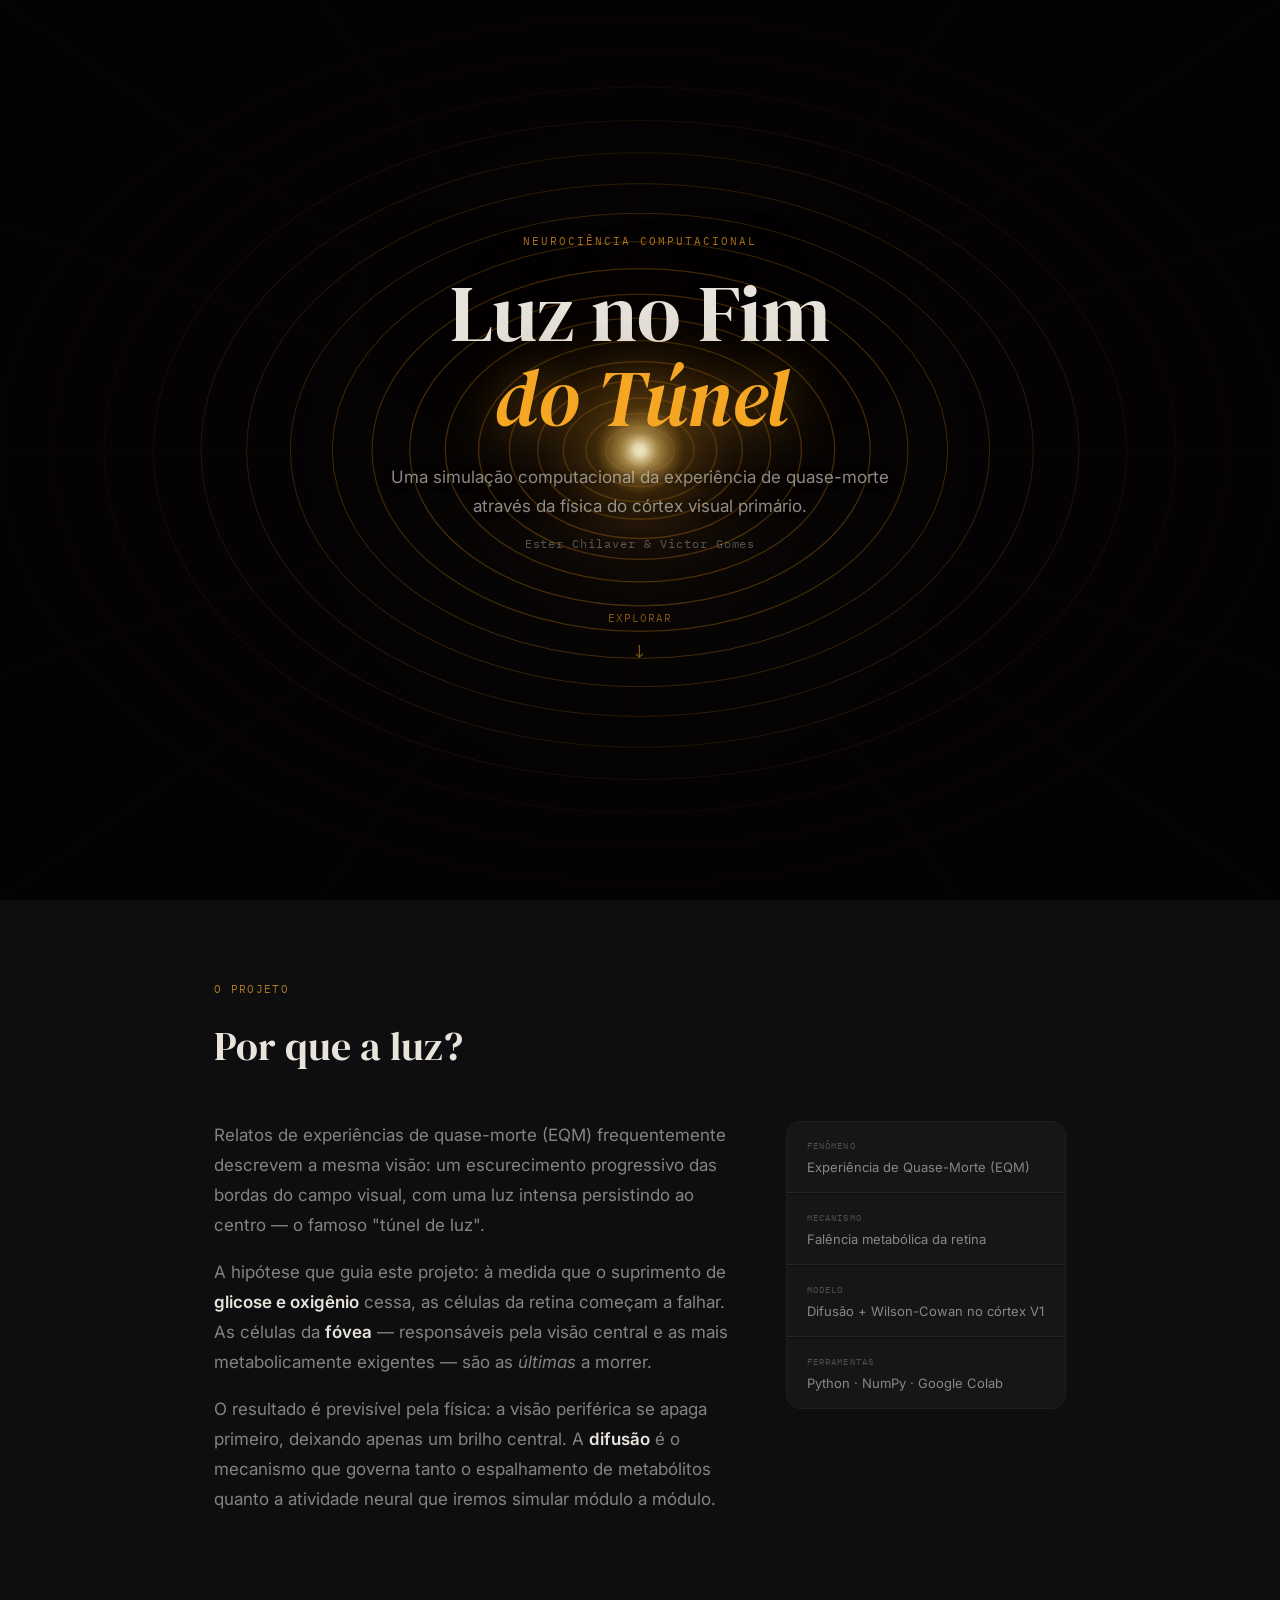
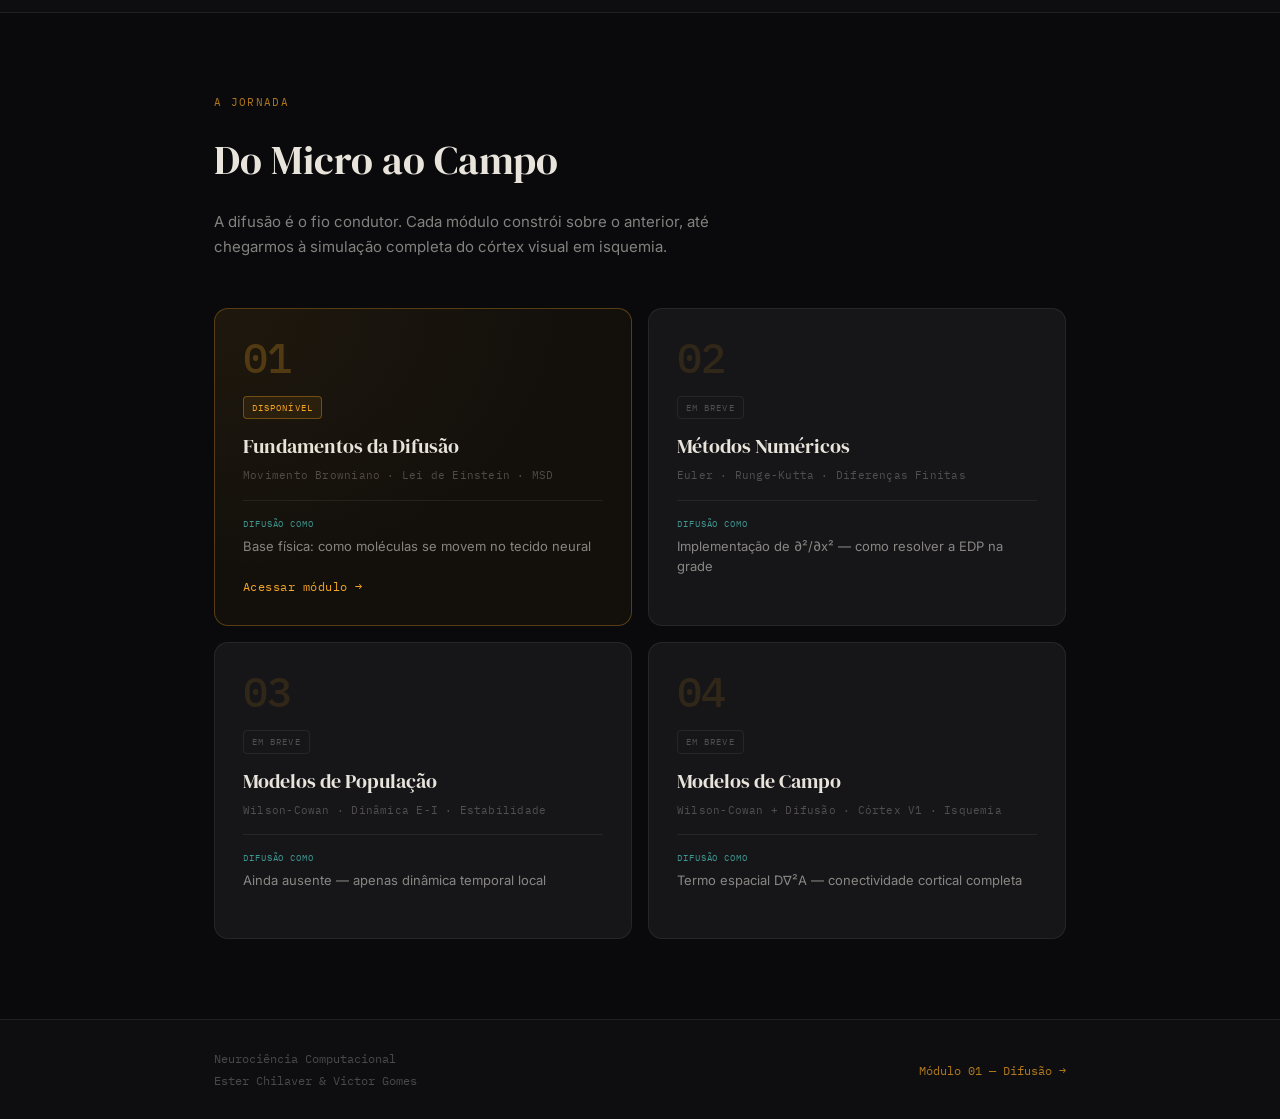
==== index.html @ b5eab95d "feat: paginas base" ====
<!DOCTYPE html>
<html lang="pt-BR">

<head>
  <meta charset="UTF-8">
  <meta name="viewport" content="width=device-width, initial-scale=1.0">
  <title>Neurociência Computacional — Luz no Fim do Túnel</title>

  <link rel="preconnect" href="https://fonts.googleapis.com">
  <link
    href="https://fonts.googleapis.com/css2?family=DM+Serif+Display:ital@0;1&family=IBM+Plex+Mono:wght@400;500&family=Inter:wght@400;500;600&display=swap"
    rel="stylesheet">

  <link rel="stylesheet" href="css/theme.css">
  <link rel="stylesheet" href="css/home.css">
</head>

<body class="home">

  <!-- ══ HERO: Túnel de Luz ══ -->
  <section class="hero">
    <canvas id="tunnelCanvas" class="tunnel-canvas"></canvas>

    <div class="hero-content">
      <div class="hero-label">Neurociência Computacional</div>
      <h1 class="hero-title">
        Luz no Fim<br><em>do Túnel</em>
      </h1>
      <p class="hero-sub">
        Uma simulação computacional da experiência de quase-morte<br>
        através da física do córtex visual primário.
      </p>
      <p class="hero-authors">Ester Chilaver &amp; Victor Gomes</p>
      <a href="#modulos" class="hero-scroll">
        <span>Explorar</span>
        <span class="scroll-arrow">↓</span>
      </a>
    </div>
  </section>

  <!-- ══ SOBRE O PROJETO ══ -->
  <section class="about">
    <div class="about-inner">
      <div class="about-label">O Projeto</div>
      <h2 class="about-title">Por que a luz?</h2>

      <div class="about-grid">
        <div class="about-text">
          <p>
            Relatos de experiências de quase-morte (EQM) frequentemente descrevem
            a mesma visão: um escurecimento progressivo das bordas do campo visual,
            com uma luz intensa persistindo ao centro — o famoso "túnel de luz".
          </p>
          <p>
            A hipótese que guia este projeto: à medida que o suprimento de
            <strong>glicose e oxigênio</strong> cessa, as células da retina
            começam a falhar. As células da <strong>fóvea</strong> — responsáveis
            pela visão central e as mais metabolicamente exigentes — são as
            <em>últimas</em> a morrer.
          </p>
          <p>
            O resultado é previsível pela física: a visão periférica se apaga primeiro,
            deixando apenas um brilho central. A <strong>difusão</strong> é o mecanismo
            que governa tanto o espalhamento de metabólitos quanto a atividade neural
            que iremos simular módulo a módulo.
          </p>
        </div>

        <div class="about-facts">
          <div class="fact-item">
            <div class="fact-label">Fenômeno</div>
            <div class="fact-value">Experiência de Quase-Morte (EQM)</div>
          </div>
          <div class="fact-item">
            <div class="fact-label">Mecanismo</div>
            <div class="fact-value">Falência metabólica da retina</div>
          </div>
          <div class="fact-item">
            <div class="fact-label">Modelo</div>
            <div class="fact-value">Difusão + Wilson-Cowan no córtex V1</div>
          </div>
          <div class="fact-item">
            <div class="fact-label">Ferramentas</div>
            <div class="fact-value">Python · NumPy · Google Colab</div>
          </div>
        </div>
      </div>
    </div>
  </section>

  <!-- ══ MÓDULOS ══ -->
  <section class="modules" id="modulos">
    <div class="modules-inner">
      <div class="modules-header">
        <div class="section-label">A Jornada</div>
        <h2 class="modules-title">Do Micro ao Campo</h2>
        <p class="modules-desc">
          A difusão é o fio condutor. Cada módulo constrói sobre o anterior,
          até chegarmos à simulação completa do córtex visual em isquemia.
        </p>
      </div>

      <div class="modules-grid">

        <!-- Módulo 01 — Disponível -->
        <a href="difusao_aula1.html" class="mod-card active">
          <div class="mod-number">01</div>
          <div class="mod-badge-chip active">Disponível</div>
          <div class="mod-title">Fundamentos da Difusão</div>
          <div class="mod-topics">Movimento Browniano · Lei de Einstein · MSD</div>
          <div class="mod-diffusion">
            <span class="mod-diff-label">Difusão como</span>
            Base física: como moléculas se movem no tecido neural
          </div>
          <div class="mod-cta">Acessar módulo →</div>
        </a>

        <!-- Módulo 02 -->
        <div class="mod-card">
          <div class="mod-number">02</div>
          <div class="mod-badge-chip">Em breve</div>
          <div class="mod-title">Métodos Numéricos</div>
          <div class="mod-topics">Euler · Runge-Kutta · Diferenças Finitas</div>
          <div class="mod-diffusion">
            <span class="mod-diff-label">Difusão como</span>
            Implementação de ∂²/∂x² — como resolver a EDP na grade
          </div>
        </div>

        <!-- Módulo 03 -->
        <div class="mod-card">
          <div class="mod-number">03</div>
          <div class="mod-badge-chip">Em breve</div>
          <div class="mod-title">Modelos de População</div>
          <div class="mod-topics">Wilson-Cowan · Dinâmica E-I · Estabilidade</div>
          <div class="mod-diffusion">
            <span class="mod-diff-label">Difusão como</span>
            Ainda ausente — apenas dinâmica temporal local
          </div>
        </div>

        <!-- Módulo 04 -->
        <div class="mod-card">
          <div class="mod-number">04</div>
          <div class="mod-badge-chip">Em breve</div>
          <div class="mod-title">Modelos de Campo</div>
          <div class="mod-topics">Wilson-Cowan + Difusão · Córtex V1 · Isquemia</div>
          <div class="mod-diffusion">
            <span class="mod-diff-label">Difusão como</span>
            Termo espacial D∇²A — conectividade cortical completa
          </div>
        </div>

      </div>
    </div>
  </section>

  <!-- ══ FOOTER ══ -->
  <footer class="home-footer">
    <div class="home-footer-inner">
      <div class="home-footer-left">
        Neurociência Computacional<br>
        Ester Chilaver &amp; Victor Gomes
      </div>
      <div class="home-footer-right">
        <a href="difusao_aula1.html">Módulo 01 — Difusão →</a>
      </div>
    </div>
  </footer>

  <script src="js/home.js"></script>
</body>

</html>
---- css/theme.css ----
/* ══════════════════════════════════════════
   THEME.CSS — Design System
   Neurociência Computacional
   ══════════════════════════════════════════ */

/* ── Variables ── */
:root {
  --bg: #0e0e10;
  --bg-card: #161618;
  --bg-card-hover: #1d1d20;
  --border: rgba(255, 255, 255, 0.07);
  --border-accent: rgba(245, 166, 35, 0.25);
  --amber: #f5a623;
  --amber-glow: rgba(245, 166, 35, 0.12);
  --teal: #4ecdc4;
  --teal-glow: rgba(78, 205, 196, 0.12);
  --text: #e8e4dc;
  --text-dim: rgba(232, 228, 220, 0.55);
  --text-muted: rgba(232, 228, 220, 0.28);
  --serif: 'DM Serif Display', Georgia, serif;
  --sans: 'Inter', system-ui, sans-serif;
  --mono: 'IBM Plex Mono', 'Courier New', monospace;
  --radius: 8px;
  --radius-lg: 14px;
  --max-w: 760px;
}

/* ── Reset & Base ── */
*, *::before, *::after {
  box-sizing: border-box;
  margin: 0;
  padding: 0;
}

html { scroll-behavior: smooth; }

body {
  background: var(--bg);
  color: var(--text);
  font-family: var(--sans);
  font-size: 17px;
  line-height: 1.75;
  -webkit-font-smoothing: antialiased;
}

/* ── Progress Bar ── */
.progress-bar {
  position: fixed;
  top: 0; left: 0;
  height: 2px;
  width: 0%;
  background: var(--amber);
  z-index: 100;
  transition: width 0.1s linear;
  box-shadow: 0 0 8px rgba(245, 166, 35, 0.5);
}

/* ── Header ── */
.header {
  position: relative;
  overflow: hidden;
  background: #090909;
  border-bottom: 1px solid var(--border);
  padding: 80px 24px 60px;
}

.header-noise {
  position: absolute;
  inset: 0;
  background-image: url("data:image/svg+xml,%3Csvg viewBox='0 0 200 200' xmlns='http://www.w3.org/2000/svg'%3E%3Cfilter id='n'%3E%3CfeTurbulence type='fractalNoise' baseFrequency='0.85' numOctaves='4' stitchTiles='stitch'/%3E%3C/filter%3E%3Crect width='100%25' height='100%25' filter='url(%23n)' opacity='0.035'/%3E%3C/svg%3E");
  pointer-events: none;
}

.header::before {
  content: '';
  position: absolute;
  top: -80px; right: -80px;
  width: 360px; height: 360px;
  background: radial-gradient(circle, rgba(245, 166, 35, 0.07) 0%, transparent 70%);
  pointer-events: none;
}

.header-inner {
  max-width: var(--max-w);
  margin: 0 auto;
  position: relative;
}

.module-tag {
  font-family: var(--mono);
  font-size: 11px;
  letter-spacing: 0.12em;
  text-transform: uppercase;
  color: var(--amber);
  margin-bottom: 20px;
  opacity: 0.8;
}

.header h1 {
  font-family: var(--serif);
  font-size: clamp(34px, 6vw, 54px);
  line-height: 1.1;
  color: var(--text);
  margin-bottom: 20px;
  font-weight: 400;
}

.header h1 em {
  font-style: italic;
  color: var(--amber);
}

.header-lead {
  font-size: 15px;
  color: var(--text-dim);
  margin-bottom: 36px;
  font-style: italic;
}

.header-meta {
  display: flex;
  flex-wrap: wrap;
  gap: 28px;
  border-top: 1px solid var(--border);
  padding-top: 24px;
}

.meta-item {
  display: flex;
  flex-direction: column;
  gap: 4px;
}

.meta-label {
  font-family: var(--mono);
  font-size: 10px;
  letter-spacing: 0.1em;
  text-transform: uppercase;
  color: var(--text-muted);
}

.meta-value {
  font-size: 14px;
  color: var(--text-dim);
}

/* ── Content ── */
.content {
  max-width: var(--max-w);
  margin: 0 auto;
  padding: 0 24px 80px;
}

/* ── Section ── */
.section {
  padding: 64px 0 16px;
  position: relative;
}

.section-anchor {
  position: absolute;
  top: -80px;
}

.section-label {
  font-family: var(--mono);
  font-size: 11px;
  letter-spacing: 0.12em;
  text-transform: uppercase;
  color: var(--amber);
  opacity: 0.7;
  margin-bottom: 12px;
}

.section h2 {
  font-family: var(--serif);
  font-size: clamp(26px, 4vw, 36px);
  font-weight: 400;
  line-height: 1.2;
  color: var(--text);
  margin-bottom: 28px;
}

.section h3 {
  font-family: var(--serif);
  font-size: 22px;
  font-weight: 400;
  color: var(--text);
  margin: 40px 0 16px;
}

.section p {
  color: var(--text-dim);
  margin-bottom: 20px;
}

.section strong { color: var(--text); font-weight: 600; }
.section em { font-style: italic; }

/* ── Blockquote ── */
blockquote {
  border-left: 3px solid var(--amber);
  padding: 18px 24px;
  margin: 28px 0;
  background: var(--bg-card);
  border-radius: 0 var(--radius) var(--radius) 0;
}

blockquote p {
  font-family: var(--serif);
  font-size: 18px;
  font-style: italic;
  color: var(--text-dim) !important;
  margin: 0 !important;
  line-height: 1.65;
}

/* ── Divider ── */
.divider {
  border: none;
  border-top: 1px solid var(--border);
  margin: 0;
}

/* ── Aside ── */
.aside {
  background: var(--bg-card);
  border: 1px solid var(--border);
  border-left: 3px solid var(--amber);
  border-radius: 0 var(--radius) var(--radius) 0;
  padding: 20px 24px;
  margin: 28px 0;
}

.aside-icon {
  font-size: 18px;
  display: block;
  margin-bottom: 8px;
}

.aside-title {
  font-family: var(--mono);
  font-size: 11px;
  letter-spacing: 0.1em;
  text-transform: uppercase;
  color: var(--amber);
  margin-bottom: 12px;
}

.aside p {
  font-size: 15px;
  color: var(--text-dim) !important;
  margin-bottom: 10px !important;
}

.aside p:last-child { margin-bottom: 0 !important; }

/* ── Observation List ── */
.observations-list {
  display: flex;
  flex-direction: column;
  gap: 10px;
  margin: 24px 0;
}

/* ── Math Block ── */
.math-block {
  background: var(--bg-card);
  border: 1px solid var(--border);
  border-radius: var(--radius-lg);
  padding: 28px 32px;
  margin: 28px 0;
  text-align: center;
}

.eq {
  font-family: var(--mono);
  font-size: 22px;
  color: var(--text);
  letter-spacing: 0.02em;
  margin-bottom: 20px;
}

.eq-label {
  font-family: var(--mono);
  font-size: 11px;
  color: var(--text-dim);
  letter-spacing: 0.06em;
}

.eq-parts {
  display: flex;
  flex-direction: column;
  gap: 8px;
  text-align: left;
  border-top: 1px solid var(--border);
  padding-top: 16px;
  margin-top: 4px;
}

.eq-part {
  font-size: 13px;
  color: var(--text-dim);
  display: flex;
  gap: 14px;
  align-items: baseline;
}

.sym {
  font-family: var(--mono);
  color: var(--amber);
  font-size: 13px;
  white-space: nowrap;
  flex-shrink: 0;
}

/* ── Simulation Card ── */
.sim-card {
  background: var(--bg-card);
  border: 1px solid var(--border);
  border-radius: var(--radius-lg);
  overflow: hidden;
  margin: 32px 0;
}

.sim-header {
  display: flex;
  align-items: center;
  gap: 10px;
  padding: 12px 16px;
  border-bottom: 1px solid var(--border);
  background: rgba(0, 0, 0, 0.2);
}

.sim-dot {
  width: 8px;
  height: 8px;
  border-radius: 50%;
  background: var(--amber);
  opacity: 0.75;
}

.sim-title {
  font-family: var(--mono);
  font-size: 12px;
  color: var(--text-dim);
  flex: 1;
}

.sim-badge {
  font-family: var(--mono);
  font-size: 10px;
  letter-spacing: 0.08em;
  text-transform: uppercase;
  color: var(--teal);
  border: 1px solid rgba(78, 205, 196, 0.3);
  border-radius: 4px;
  padding: 2px 8px;
}

.sim-body { padding: 20px; }

.canvas-wrap {
  background: #080809;
  border-radius: var(--radius);
  border: 1px solid var(--border);
  overflow: hidden;
  margin-bottom: 16px;
  width: 100%;
}

.canvas-wrap canvas {
  display: block;
  width: 100%;
}

.sim-controls {
  display: grid;
  grid-template-columns: 1fr 1fr;
  gap: 14px;
  margin-bottom: 12px;
}

.ctrl-label {
  font-family: var(--mono);
  font-size: 11px;
  color: var(--text-dim);
  margin-bottom: 6px;
  display: flex;
  justify-content: space-between;
}

input[type="range"] {
  width: 100%;
  accent-color: var(--amber);
  cursor: pointer;
}

.btn-row {
  display: flex;
  gap: 8px;
  margin-bottom: 16px;
}

button {
  font-family: var(--mono);
  font-size: 12px;
  padding: 8px 16px;
  border-radius: var(--radius);
  border: 1px solid var(--border);
  background: rgba(255, 255, 255, 0.04);
  color: var(--text-dim);
  cursor: pointer;
  transition: background 0.15s, color 0.15s, border-color 0.15s;
}

button:hover {
  background: rgba(255, 255, 255, 0.08);
  color: var(--text);
}

button.primary {
  background: var(--amber);
  color: #0a0a0c;
  border-color: var(--amber);
  font-weight: 500;
}

button.primary:hover { background: #f7b540; }

.sim-stat {
  display: flex;
  flex-wrap: wrap;
  gap: 8px;
  border-top: 1px solid var(--border);
  padding-top: 14px;
}

.stat-item {
  display: flex;
  flex-direction: column;
  gap: 2px;
  flex: 1;
  min-width: 80px;
}

.stat-l {
  font-family: var(--mono);
  font-size: 9px;
  letter-spacing: 0.1em;
  text-transform: uppercase;
  color: var(--text-muted);
}

.stat-v {
  font-family: var(--mono);
  font-size: 14px;
  color: var(--amber);
}

/* ── Code Block ── */
.code-block {
  background: #080809;
  border: 1px solid var(--border);
  border-radius: var(--radius-lg);
  overflow: hidden;
  margin: 24px 0;
}

.code-header {
  display: flex;
  justify-content: space-between;
  align-items: center;
  padding: 10px 16px;
  border-bottom: 1px solid var(--border);
  background: rgba(0, 0, 0, 0.3);
}

.code-lang {
  font-family: var(--mono);
  font-size: 11px;
  color: var(--text-muted);
  letter-spacing: 0.06em;
}

.copy-btn {
  font-family: var(--mono);
  font-size: 11px;
  padding: 4px 10px;
  border-radius: 4px;
  border: 1px solid var(--border);
  background: transparent;
  color: var(--text-dim);
  cursor: pointer;
  transition: all 0.15s;
}

.copy-btn:hover {
  border-color: var(--amber);
  color: var(--amber);
}

pre { padding: 20px; overflow-x: auto; }

code {
  font-family: var(--mono);
  font-size: 13.5px;
  line-height: 1.75;
  color: #cbc8c0;
}

.kw  { color: #e06c75; }
.fn  { color: #61afef; }
.nm  { color: #d19a66; }
.cm  { color: #5c6370; font-style: italic; }
.op  { color: #56b6c2; }
.str { color: #98c379; }

/* ── Scale Grid ── */
.scale-grid {
  display: grid;
  grid-template-columns: repeat(3, 1fr);
  gap: 16px;
  margin: 28px 0;
}

@media (max-width: 600px) {
  .scale-grid { grid-template-columns: 1fr; }
}

.scale-card {
  background: var(--bg-card);
  border: 1px solid var(--border);
  border-radius: var(--radius-lg);
  padding: 20px;
  transition: border-color 0.2s;
}

.scale-card:hover { border-color: var(--border-accent); }

.scale-num {
  font-family: var(--mono);
  font-size: 9px;
  letter-spacing: 0.15em;
  color: var(--amber);
  opacity: 0.6;
  margin-bottom: 8px;
}

.scale-name {
  font-family: var(--serif);
  font-size: 18px;
  color: var(--text);
  margin-bottom: 12px;
}

.scale-detail {
  font-size: 13px;
  color: var(--text-dim);
  line-height: 1.6;
  margin-bottom: 12px;
}

.scale-range {
  font-family: var(--mono);
  font-size: 10px;
  color: var(--teal);
  letter-spacing: 0.06em;
}

/* ── Bridge / Notebook ── */
.notebook-bridge {
  background: var(--bg-card);
  border: 1px solid var(--border);
  border-radius: var(--radius-lg);
  padding: 40px;
  text-align: center;
  margin: 40px 0;
}

.bridge-eyebrow {
  font-family: var(--mono);
  font-size: 11px;
  letter-spacing: 0.1em;
  color: var(--text-muted);
  margin-bottom: 12px;
}

.bridge-title {
  font-family: var(--serif);
  font-size: 28px;
  color: var(--text);
  margin-bottom: 16px;
}

.bridge-desc {
  font-size: 15px;
  color: var(--text-dim);
  max-width: 500px;
  margin: 0 auto 24px;
  line-height: 1.7;
}

.bridge-features {
  display: flex;
  flex-wrap: wrap;
  gap: 8px;
  justify-content: center;
  margin-bottom: 28px;
}

.bridge-feature {
  font-family: var(--mono);
  font-size: 11px;
  color: var(--text-dim);
  border: 1px solid var(--border);
  border-radius: var(--radius);
  padding: 6px 14px;
  background: rgba(255, 255, 255, 0.02);
}

.btn-colab {
  display: inline-flex;
  align-items: center;
  gap: 10px;
  background: #F9AB00;
  color: #0e0e10;
  font-family: var(--sans);
  font-weight: 600;
  font-size: 14px;
  padding: 12px 24px;
  border-radius: var(--radius);
  text-decoration: none;
  transition: background 0.15s, transform 0.15s;
}

.btn-colab:hover {
  background: #f7b840;
  transform: translateY(-1px);
}

/* ── Roadmap Table ── */
.roadmap {
  width: 100%;
  border-collapse: collapse;
  margin: 28px 0;
  font-size: 14px;
}

.roadmap th {
  font-family: var(--mono);
  font-size: 10px;
  letter-spacing: 0.1em;
  text-transform: uppercase;
  color: var(--text-muted);
  padding: 10px 16px;
  text-align: left;
  border-bottom: 1px solid var(--border);
}

.roadmap td {
  padding: 16px;
  border-bottom: 1px solid var(--border);
  vertical-align: top;
  color: var(--text-dim);
  line-height: 1.55;
}

.roadmap tr:last-child td { border-bottom: none; }

.roadmap td strong {
  color: var(--text);
  display: block;
  margin-bottom: 3px;
}

.roadmap tr.current td { background: rgba(245, 166, 35, 0.04); }

.mod-badge {
  font-family: var(--mono);
  font-size: 10px;
  letter-spacing: 0.06em;
  color: var(--text-muted);
  border: 1px solid var(--border);
  border-radius: 4px;
  padding: 3px 8px;
  white-space: nowrap;
}

.mod-badge.active {
  color: var(--amber);
  border-color: rgba(245, 166, 35, 0.4);
  background: rgba(245, 166, 35, 0.08);
}

/* ── Iframe ── */
iframe {
  border-radius: var(--radius);
  margin-bottom: 20px;
}

/* ── Footer ── */
footer { border-top: 1px solid var(--border); }

.footer {
  max-width: var(--max-w);
  margin: 0 auto;
  padding: 32px 24px;
  display: flex;
  justify-content: space-between;
  align-items: center;
  gap: 24px;
  flex-wrap: wrap;
}

.footer-left {
  font-family: var(--mono);
  font-size: 12px;
  color: var(--text-muted);
  line-height: 1.8;
}

.footer-left a {
  color: var(--amber);
  text-decoration: none;
  opacity: 0.7;
}

.footer-left a:hover { opacity: 1; }

.next-module {
  display: flex;
  align-items: center;
  gap: 16px;
  background: var(--bg-card);
  border: 1px solid var(--border);
  border-radius: var(--radius);
  padding: 14px 20px;
  text-decoration: none;
  transition: border-color 0.2s, background 0.2s;
}

.next-module:hover {
  border-color: var(--border-accent);
  background: var(--bg-card-hover);
}

.nm-label {
  font-family: var(--mono);
  font-size: 9px;
  letter-spacing: 0.1em;
  color: var(--text-muted);
  margin-bottom: 4px;
}

.nm-title {
  font-size: 14px;
  color: var(--text);
}

.nm-arrow {
  font-size: 20px;
  color: var(--amber);
}

/* ── Reveal Animation ── */
.reveal {
  opacity: 0;
  transform: translateY(22px);
  transition: opacity 0.55s ease, transform 0.55s ease;
}

.reveal.visible {
  opacity: 1;
  transform: none;
}

/* ── Scrollbar ── */
::-webkit-scrollbar { width: 6px; height: 6px; }
::-webkit-scrollbar-track { background: var(--bg); }
::-webkit-scrollbar-thumb { background: rgba(245, 166, 35, 0.25); border-radius: 3px; }
::-webkit-scrollbar-thumb:hover { background: rgba(245, 166, 35, 0.45); }

/* ── Global link style ── */
a { color: var(--amber); }
---- css/home.css ----
/* ══════════════════════════════════════════
   HOME.CSS — Homepage Styles
   Neurociência Computacional
   ══════════════════════════════════════════ */

body.home {
  overflow-x: hidden;
}

/* ── Hero ── */
.hero {
  position: relative;
  width: 100%;
  height: 100vh;
  min-height: 600px;
  display: flex;
  align-items: center;
  justify-content: center;
  overflow: hidden;
  background: #040203;
}

.tunnel-canvas {
  position: absolute;
  inset: 0;
  width: 100%;
  height: 100%;
}

.hero-content {
  position: relative;
  z-index: 10;
  text-align: center;
  padding: 24px;
  max-width: 680px;
}

.hero-label {
  font-family: var(--mono);
  font-size: 11px;
  letter-spacing: 0.18em;
  text-transform: uppercase;
  color: rgba(245, 166, 35, 0.7);
  margin-bottom: 20px;
}

.hero-title {
  font-family: var(--serif);
  font-size: clamp(44px, 8vw, 80px);
  font-weight: 400;
  line-height: 1.05;
  color: var(--text);
  margin-bottom: 24px;
  text-shadow: 0 0 80px rgba(0, 0, 0, 0.8);
}

.hero-title em {
  font-style: italic;
  color: var(--amber);
  filter: drop-shadow(0 0 20px rgba(245, 166, 35, 0.4));
}

.hero-sub {
  font-size: clamp(15px, 2vw, 17px);
  color: rgba(232, 228, 220, 0.6);
  line-height: 1.7;
  margin-bottom: 12px;
  text-shadow: 0 1px 8px rgba(0, 0, 0, 0.8);
}

.hero-authors {
  font-family: var(--mono);
  font-size: 12px;
  color: rgba(232, 228, 220, 0.35);
  letter-spacing: 0.08em;
  margin-bottom: 48px;
}

.hero-scroll {
  display: inline-flex;
  flex-direction: column;
  align-items: center;
  gap: 8px;
  color: rgba(245, 166, 35, 0.5);
  text-decoration: none;
  font-family: var(--mono);
  font-size: 11px;
  letter-spacing: 0.1em;
  text-transform: uppercase;
  transition: color 0.2s;
  animation: hero-bob 2.4s ease-in-out infinite;
}

.hero-scroll:hover { color: var(--amber); }

.scroll-arrow {
  font-size: 18px;
  display: block;
}

@keyframes hero-bob {
  0%, 100% { transform: translateY(0); }
  50% { transform: translateY(6px); }
}

/* ── About ── */
.about {
  background: var(--bg);
  border-bottom: 1px solid var(--border);
}

.about-inner {
  max-width: 900px;
  margin: 0 auto;
  padding: 80px 24px;
}

.about-label {
  font-family: var(--mono);
  font-size: 11px;
  letter-spacing: 0.12em;
  text-transform: uppercase;
  color: var(--amber);
  opacity: 0.7;
  margin-bottom: 12px;
}

.about-title {
  font-family: var(--serif);
  font-size: clamp(28px, 4vw, 40px);
  font-weight: 400;
  color: var(--text);
  margin-bottom: 40px;
}

.about-grid {
  display: grid;
  grid-template-columns: 1fr 280px;
  gap: 48px;
  align-items: start;
}

@media (max-width: 700px) {
  .about-grid { grid-template-columns: 1fr; gap: 32px; }
}

.about-text p {
  color: var(--text-dim);
  margin-bottom: 18px;
  line-height: 1.75;
}

.about-text strong { color: var(--text); font-weight: 600; }

.about-facts {
  display: flex;
  flex-direction: column;
  gap: 1px;
  border: 1px solid var(--border);
  border-radius: var(--radius-lg);
  overflow: hidden;
}

.fact-item {
  padding: 16px 20px;
  background: var(--bg-card);
  border-bottom: 1px solid var(--border);
}

.fact-item:last-child { border-bottom: none; }

.fact-label {
  font-family: var(--mono);
  font-size: 9px;
  letter-spacing: 0.12em;
  text-transform: uppercase;
  color: var(--text-muted);
  margin-bottom: 4px;
}

.fact-value {
  font-size: 13px;
  color: var(--text-dim);
  line-height: 1.4;
}

/* ── Modules ── */
.modules {
  background: #0a0a0c;
}

.modules-inner {
  max-width: 900px;
  margin: 0 auto;
  padding: 80px 24px;
}

.modules-header {
  margin-bottom: 48px;
}

.modules-title {
  font-family: var(--serif);
  font-size: clamp(28px, 4vw, 40px);
  font-weight: 400;
  color: var(--text);
  margin-bottom: 14px;
}

.modules-desc {
  font-size: 15px;
  color: var(--text-dim);
  max-width: 520px;
  line-height: 1.7;
}

.modules-grid {
  display: grid;
  grid-template-columns: repeat(2, 1fr);
  gap: 16px;
}

@media (max-width: 600px) {
  .modules-grid { grid-template-columns: 1fr; }
}

/* ── Module Card ── */
.mod-card {
  background: var(--bg-card);
  border: 1px solid var(--border);
  border-radius: var(--radius-lg);
  padding: 28px;
  text-decoration: none;
  display: block;
  transition: border-color 0.2s, background 0.2s, transform 0.2s;
  position: relative;
  overflow: hidden;
}

.mod-card::before {
  content: '';
  position: absolute;
  inset: 0;
  background: radial-gradient(ellipse at top left, rgba(245, 166, 35, 0.05) 0%, transparent 60%);
  opacity: 0;
  transition: opacity 0.3s;
}

.mod-card:hover::before { opacity: 1; }

a.mod-card:hover {
  border-color: var(--border-accent);
  background: var(--bg-card-hover);
  transform: translateY(-2px);
  cursor: pointer;
}

.mod-card.active {
  border-color: rgba(245, 166, 35, 0.3);
  background: rgba(245, 166, 35, 0.04);
}

.mod-card.active::before { opacity: 1; }

.mod-number {
  font-family: var(--mono);
  font-size: 42px;
  font-weight: 500;
  color: rgba(245, 166, 35, 0.12);
  line-height: 1;
  margin-bottom: 12px;
  letter-spacing: -0.02em;
}

.mod-card.active .mod-number { color: rgba(245, 166, 35, 0.25); }

.mod-badge-chip {
  display: inline-block;
  font-family: var(--mono);
  font-size: 9px;
  letter-spacing: 0.12em;
  text-transform: uppercase;
  color: var(--text-muted);
  border: 1px solid var(--border);
  border-radius: 4px;
  padding: 3px 8px;
  margin-bottom: 14px;
}

.mod-badge-chip.active {
  color: var(--amber);
  border-color: rgba(245, 166, 35, 0.35);
  background: rgba(245, 166, 35, 0.08);
}

.mod-title {
  font-family: var(--serif);
  font-size: 20px;
  color: var(--text);
  margin-bottom: 8px;
  line-height: 1.3;
}

.mod-topics {
  font-family: var(--mono);
  font-size: 11px;
  color: var(--text-muted);
  letter-spacing: 0.02em;
  margin-bottom: 16px;
  line-height: 1.5;
}

.mod-diffusion {
  font-size: 13px;
  color: var(--text-dim);
  line-height: 1.55;
  padding-top: 16px;
  border-top: 1px solid var(--border);
  margin-bottom: 20px;
}

.mod-diff-label {
  font-family: var(--mono);
  font-size: 9px;
  letter-spacing: 0.1em;
  text-transform: uppercase;
  color: var(--teal);
  display: block;
  margin-bottom: 5px;
  opacity: 0.7;
}

.mod-cta {
  font-family: var(--mono);
  font-size: 12px;
  color: var(--amber);
  letter-spacing: 0.04em;
}

/* ── Home Footer ── */
.home-footer {
  border-top: 1px solid var(--border);
  background: var(--bg);
}

.home-footer-inner {
  max-width: 900px;
  margin: 0 auto;
  padding: 28px 24px;
  display: flex;
  justify-content: space-between;
  align-items: center;
  flex-wrap: wrap;
  gap: 16px;
}

.home-footer-left {
  font-family: var(--mono);
  font-size: 12px;
  color: var(--text-muted);
  line-height: 1.8;
}

.home-footer-right a {
  font-family: var(--mono);
  font-size: 12px;
  color: var(--amber);
  text-decoration: none;
  opacity: 0.7;
  transition: opacity 0.15s;
}

.home-footer-right a:hover { opacity: 1; }
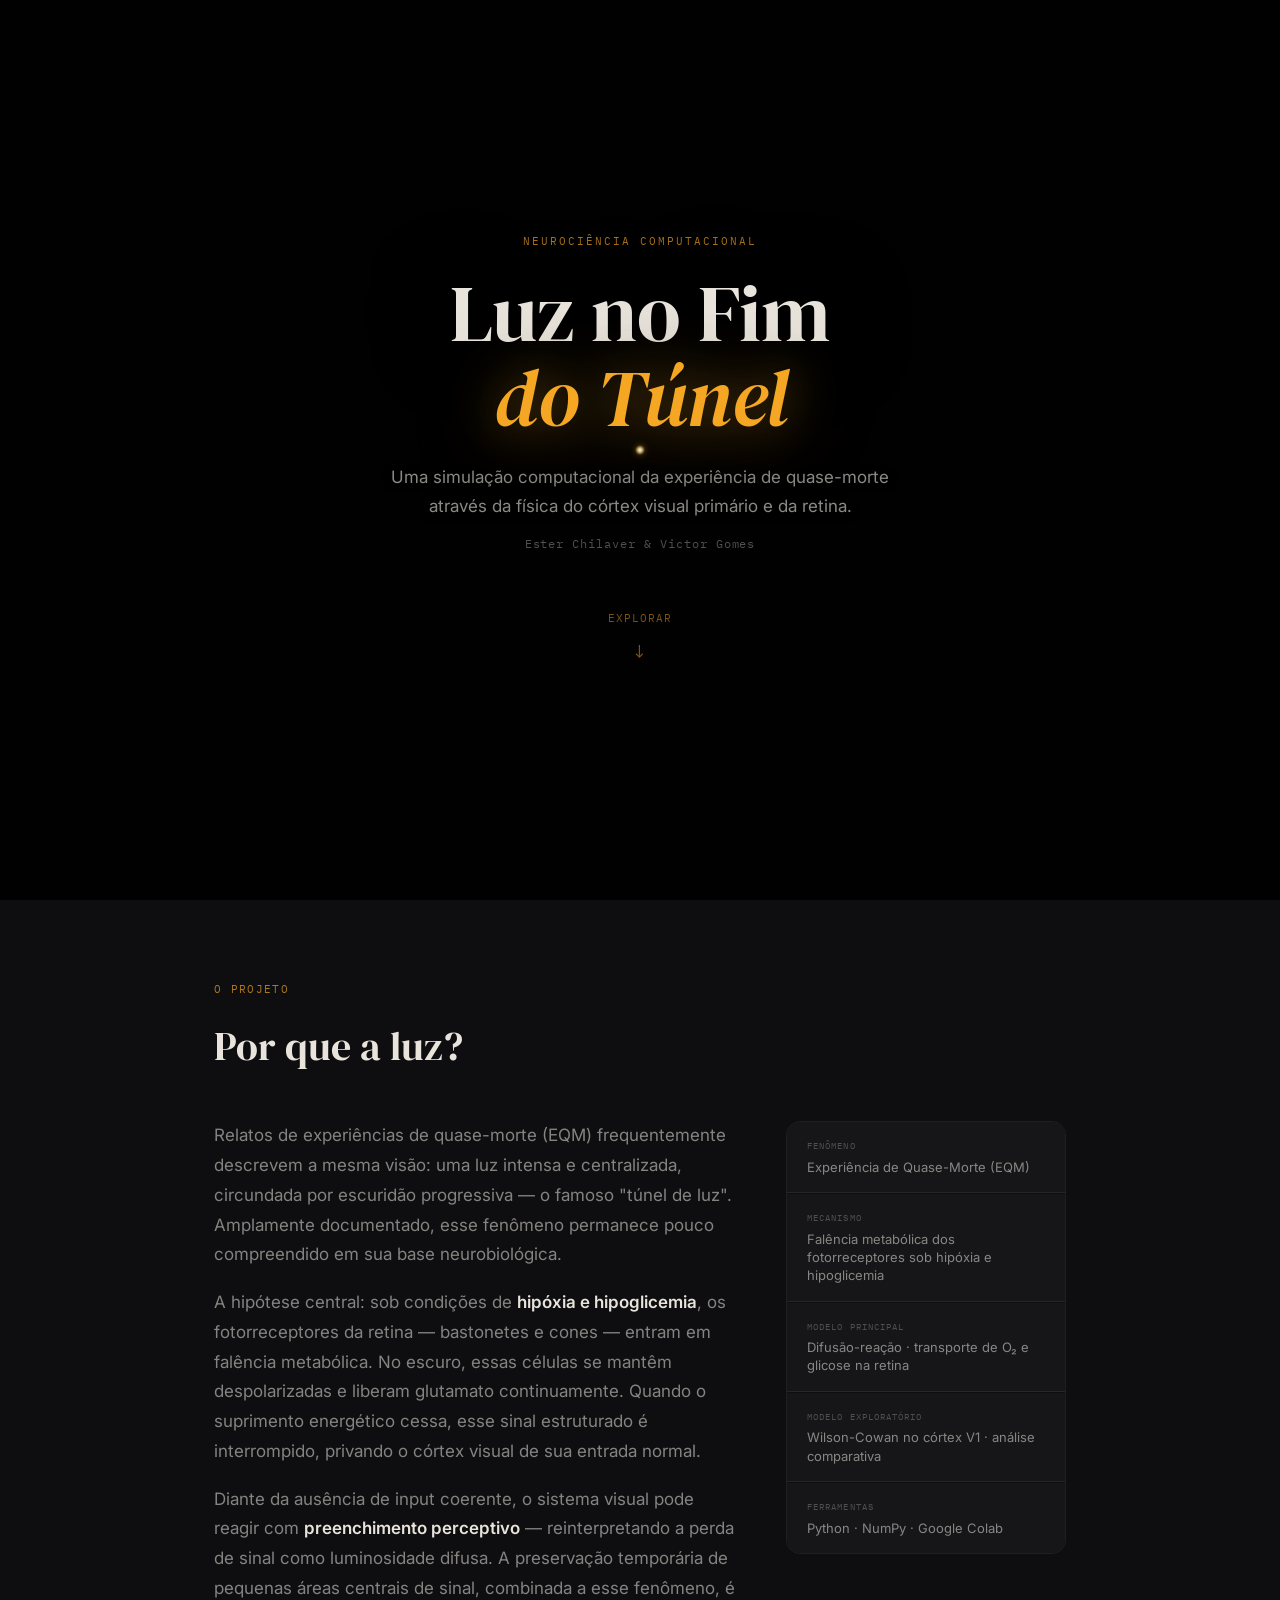
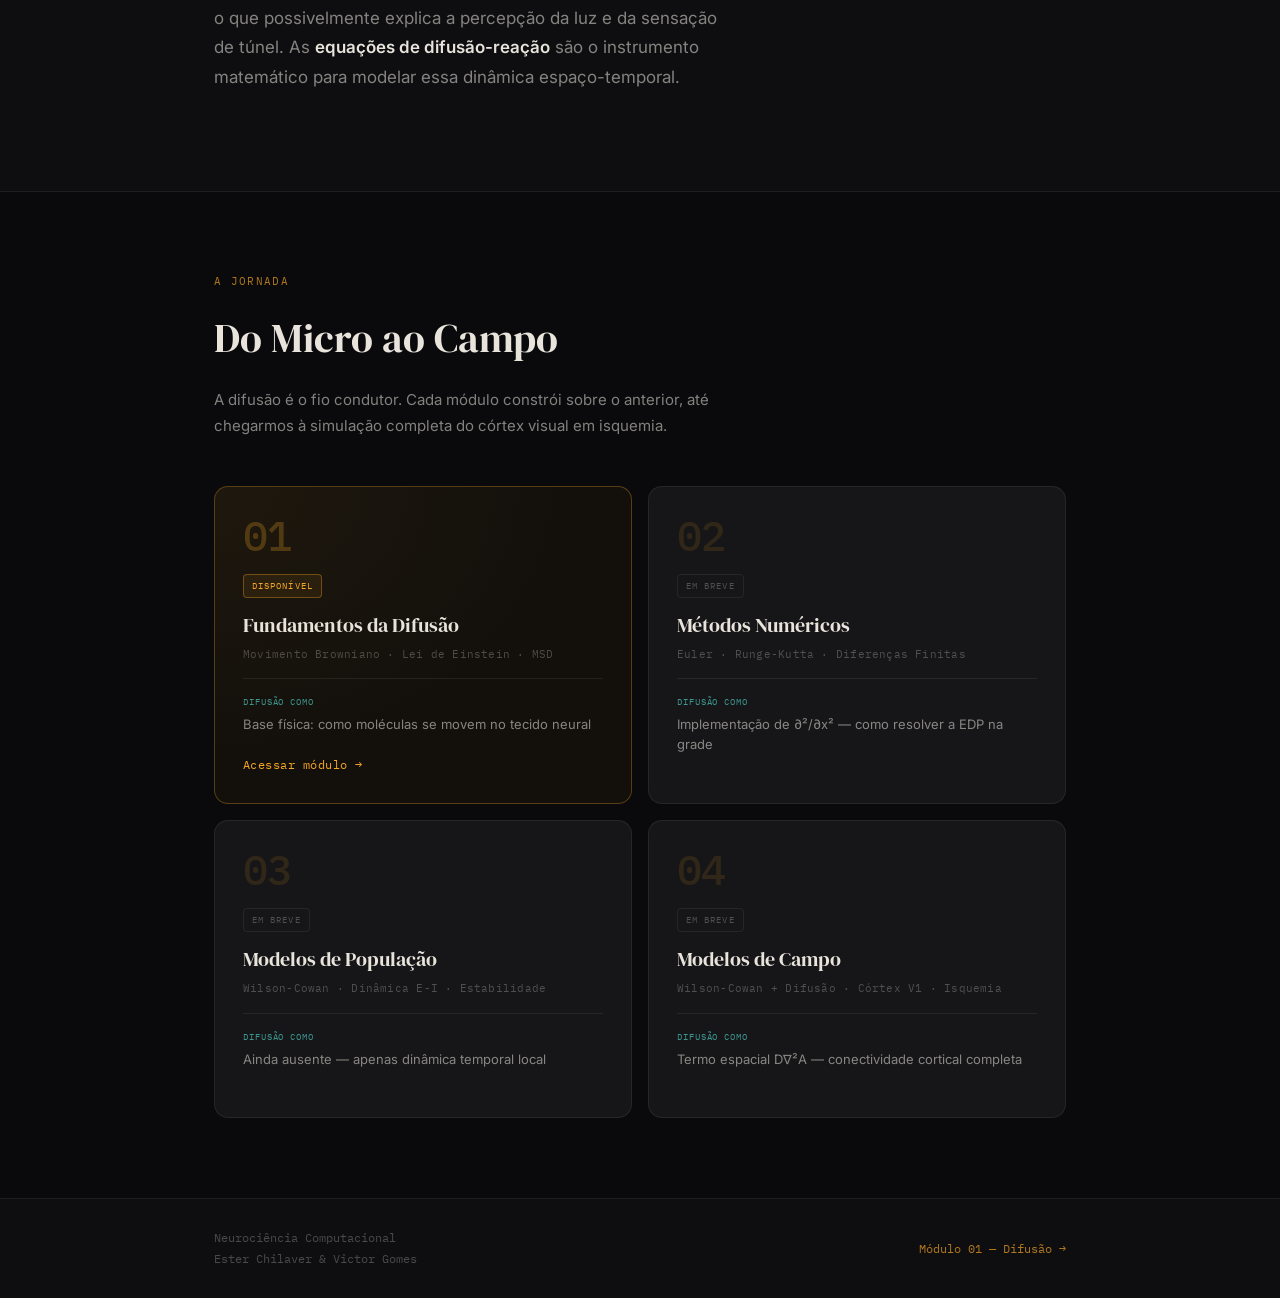
==== commit 5185b4c7: "feat: Correcoes de home" ====
--- a/index.html
+++ b/index.html
@@ -28,7 +28,7 @@
       </h1>
       <p class="hero-sub">
         Uma simulação computacional da experiência de quase-morte<br>
-        através da física do córtex visual primário.
+        através da física do córtex visual primário e da retina.
       </p>
       <p class="hero-authors">Ester Chilaver &amp; Victor Gomes</p>
       <a href="#modulos" class="hero-scroll">
@@ -48,21 +48,24 @@
         <div class="about-text">
           <p>
             Relatos de experiências de quase-morte (EQM) frequentemente descrevem
-            a mesma visão: um escurecimento progressivo das bordas do campo visual,
-            com uma luz intensa persistindo ao centro — o famoso "túnel de luz".
+            a mesma visão: uma luz intensa e centralizada, circundada por escuridão
+            progressiva — o famoso "túnel de luz". Amplamente documentado, esse
+            fenômeno permanece pouco compreendido em sua base neurobiológica.
           </p>
           <p>
-            A hipótese que guia este projeto: à medida que o suprimento de
-            <strong>glicose e oxigênio</strong> cessa, as células da retina
-            começam a falhar. As células da <strong>fóvea</strong> — responsáveis
-            pela visão central e as mais metabolicamente exigentes — são as
-            <em>últimas</em> a morrer.
+            A hipótese central: sob condições de <strong>hipóxia e hipoglicemia</strong>,
+            os fotorreceptores da retina — bastonetes e cones — entram em falência
+            metabólica. No escuro, essas células se mantêm despolarizadas e liberam
+            glutamato continuamente. Quando o suprimento energético cessa, esse sinal
+            estruturado é interrompido, privando o córtex visual de sua entrada normal.
           </p>
           <p>
-            O resultado é previsível pela física: a visão periférica se apaga primeiro,
-            deixando apenas um brilho central. A <strong>difusão</strong> é o mecanismo
-            que governa tanto o espalhamento de metabólitos quanto a atividade neural
-            que iremos simular módulo a módulo.
+            Diante da ausência de input coerente, o sistema visual pode reagir com
+            <strong>preenchimento perceptivo</strong> — reinterpretando a perda de sinal
+            como luminosidade difusa. A preservação temporária de pequenas áreas centrais
+            de sinal, combinada a esse fenômeno, é o que possivelmente explica a percepção
+            da luz e da sensação de túnel. As <strong>equações de difusão-reação</strong>
+            são o instrumento matemático para modelar essa dinâmica espaço-temporal.
           </p>
         </div>
 
@@ -73,11 +76,15 @@
           </div>
           <div class="fact-item">
             <div class="fact-label">Mecanismo</div>
-            <div class="fact-value">Falência metabólica da retina</div>
+            <div class="fact-value">Falência metabólica dos fotorreceptores sob hipóxia e hipoglicemia</div>
           </div>
           <div class="fact-item">
-            <div class="fact-label">Modelo</div>
-            <div class="fact-value">Difusão + Wilson-Cowan no córtex V1</div>
+            <div class="fact-label">Modelo principal</div>
+            <div class="fact-value">Difusão-reação · transporte de O₂ e glicose na retina</div>
+          </div>
+          <div class="fact-item">
+            <div class="fact-label">Modelo exploratório</div>
+            <div class="fact-value">Wilson-Cowan no córtex V1 · análise comparativa</div>
           </div>
           <div class="fact-item">
             <div class="fact-label">Ferramentas</div>
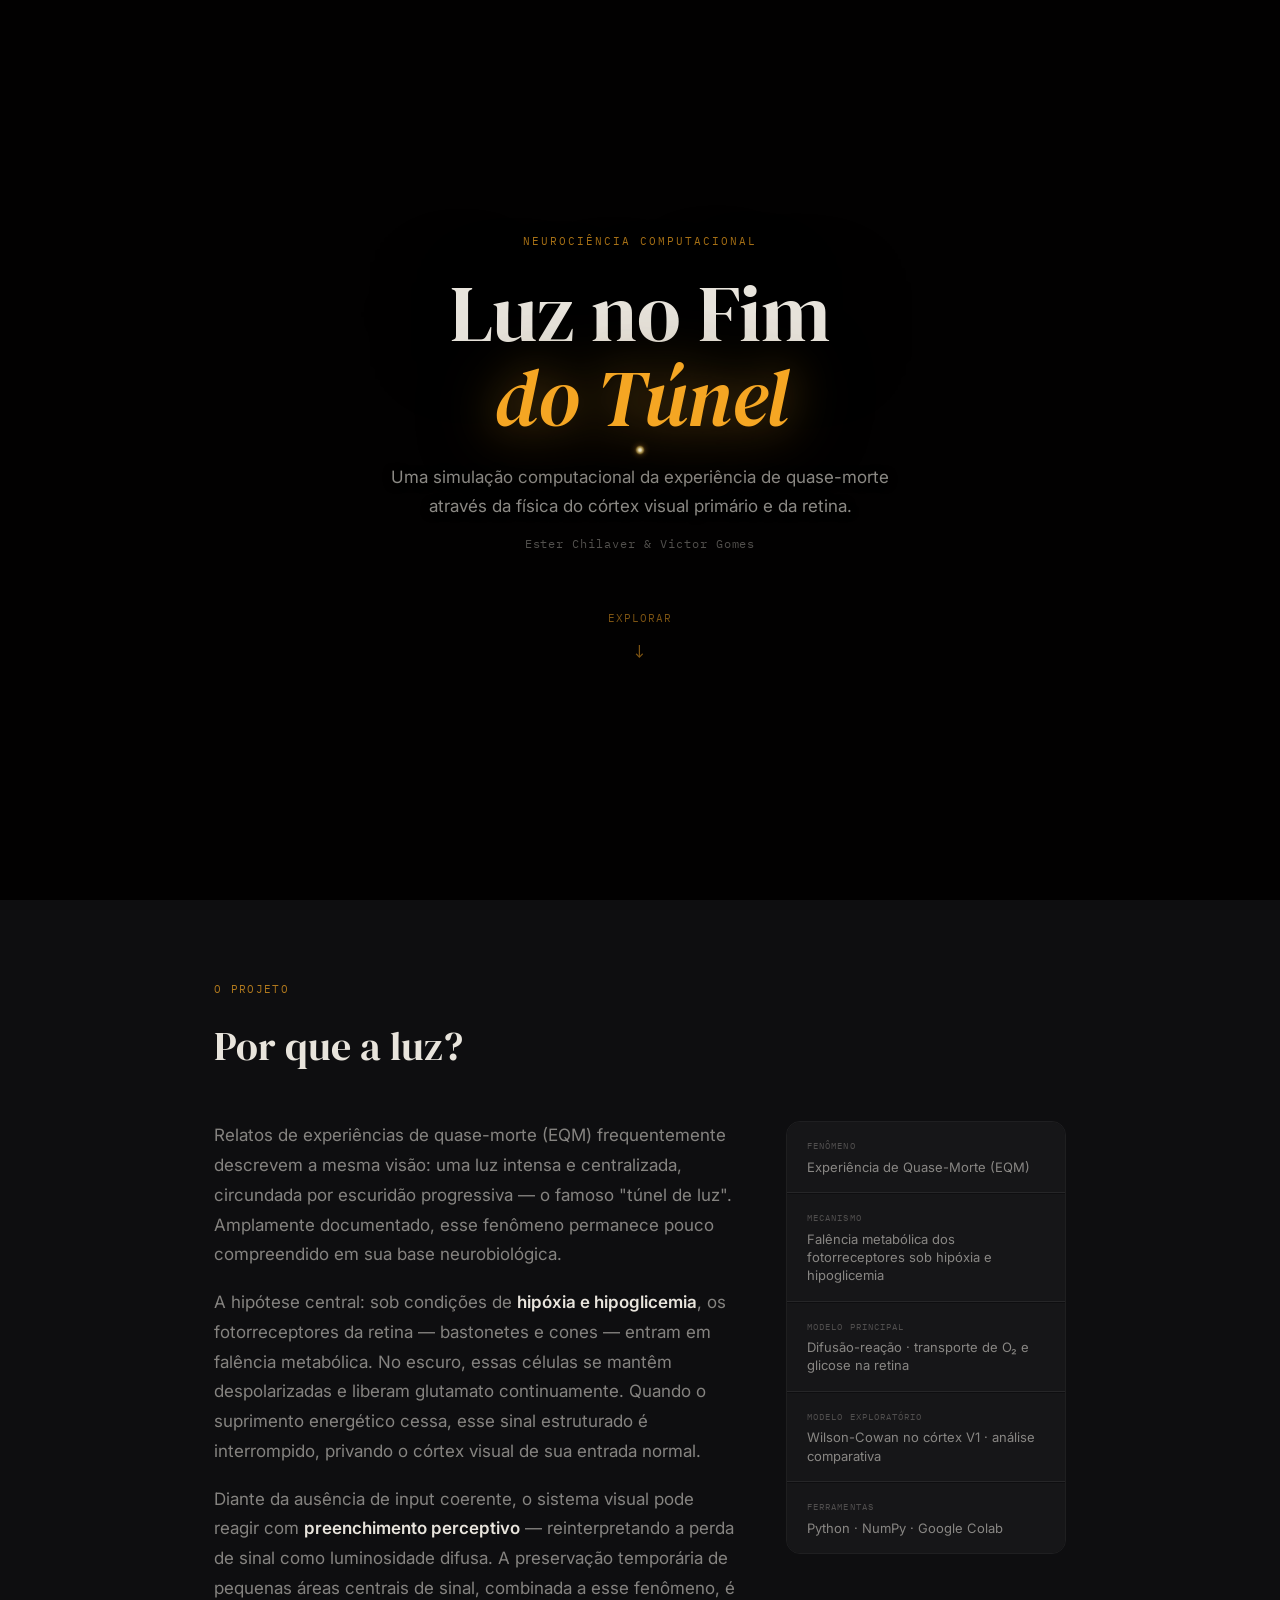
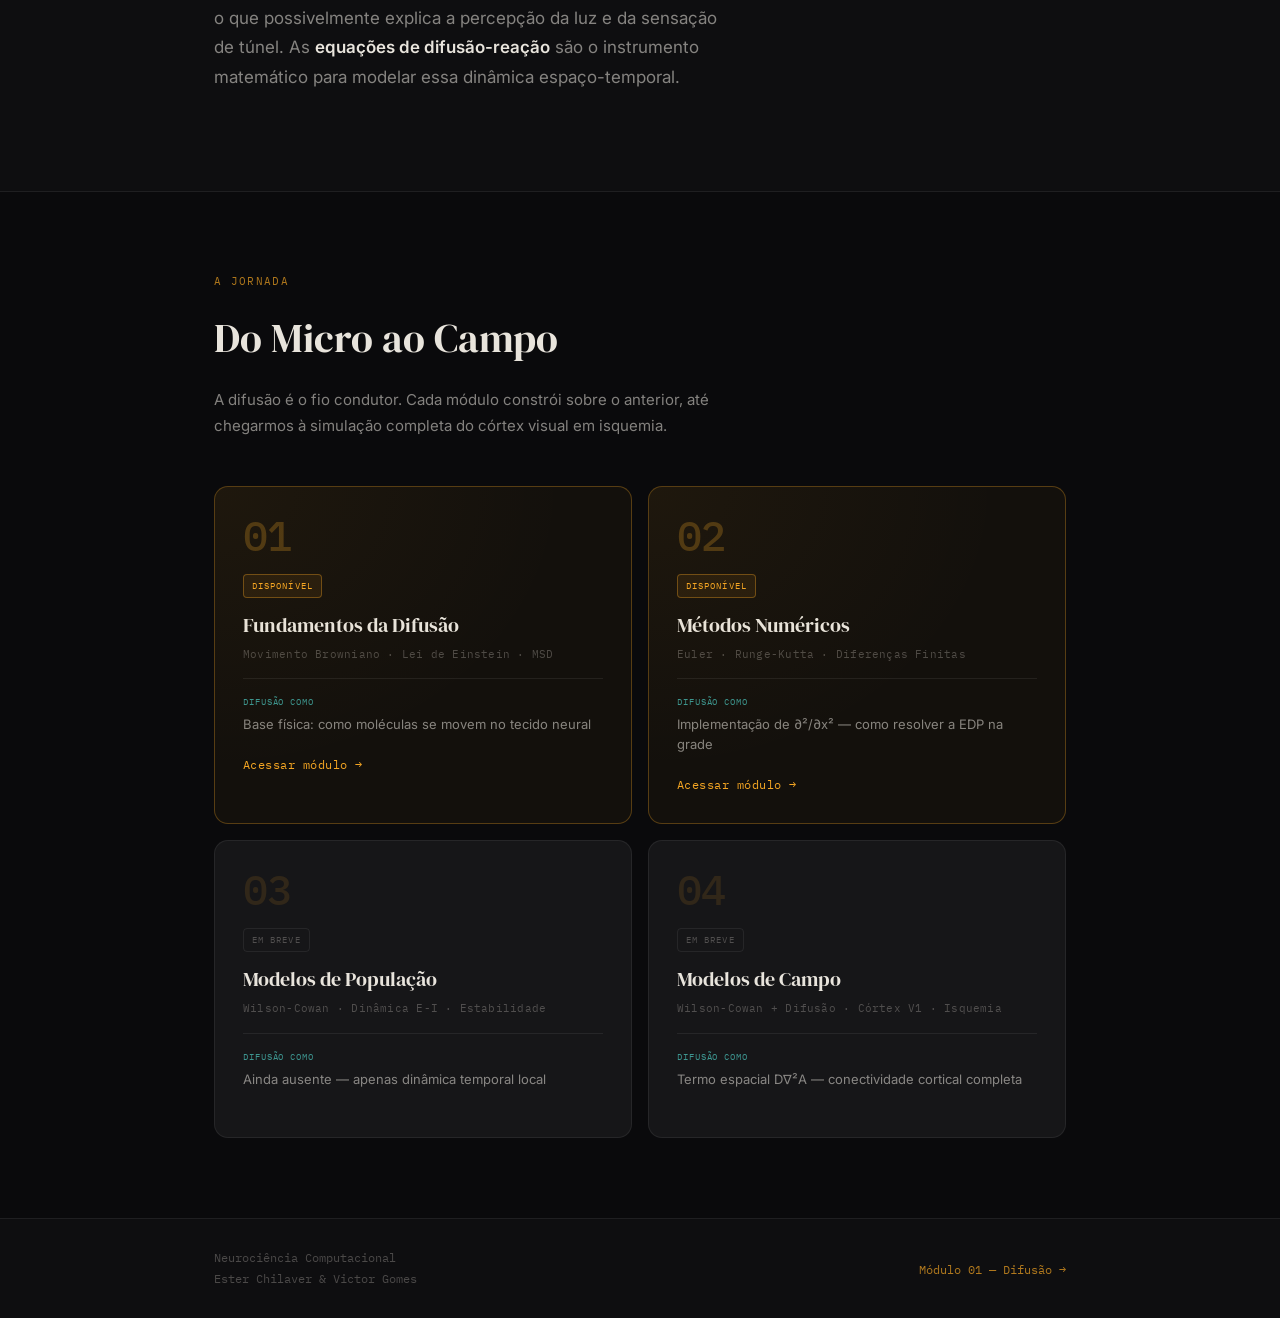
==== commit 9acfd426: "feat: Readme atualizado + módulo 02" ====
--- a/index.html
+++ b/index.html
@@ -110,7 +110,7 @@
       <div class="modules-grid">
 
         <!-- Módulo 01 — Disponível -->
-        <a href="difusao_aula1.html" class="mod-card active">
+        <a href="modulos/difusao.html" class="mod-card active">
           <div class="mod-number">01</div>
           <div class="mod-badge-chip active">Disponível</div>
           <div class="mod-title">Fundamentos da Difusão</div>
@@ -122,17 +122,18 @@
           <div class="mod-cta">Acessar módulo →</div>
         </a>
 
-        <!-- Módulo 02 -->
-        <div class="mod-card">
+        <!-- Módulo 02 — Disponível -->
+        <a href="modulos/metodos-numericos.html" class="mod-card active">
           <div class="mod-number">02</div>
-          <div class="mod-badge-chip">Em breve</div>
+          <div class="mod-badge-chip active">Disponível</div>
           <div class="mod-title">Métodos Numéricos</div>
           <div class="mod-topics">Euler · Runge-Kutta · Diferenças Finitas</div>
           <div class="mod-diffusion">
             <span class="mod-diff-label">Difusão como</span>
             Implementação de ∂²/∂x² — como resolver a EDP na grade
           </div>
-        </div>
+          <div class="mod-cta">Acessar módulo →</div>
+        </a>
 
         <!-- Módulo 03 -->
         <div class="mod-card">
@@ -170,7 +171,7 @@
         Ester Chilaver &amp; Victor Gomes
       </div>
       <div class="home-footer-right">
-        <a href="difusao_aula1.html">Módulo 01 — Difusão →</a>
+        <a href="modulos/difusao.html">Módulo 01 — Difusão →</a>
       </div>
     </div>
   </footer>
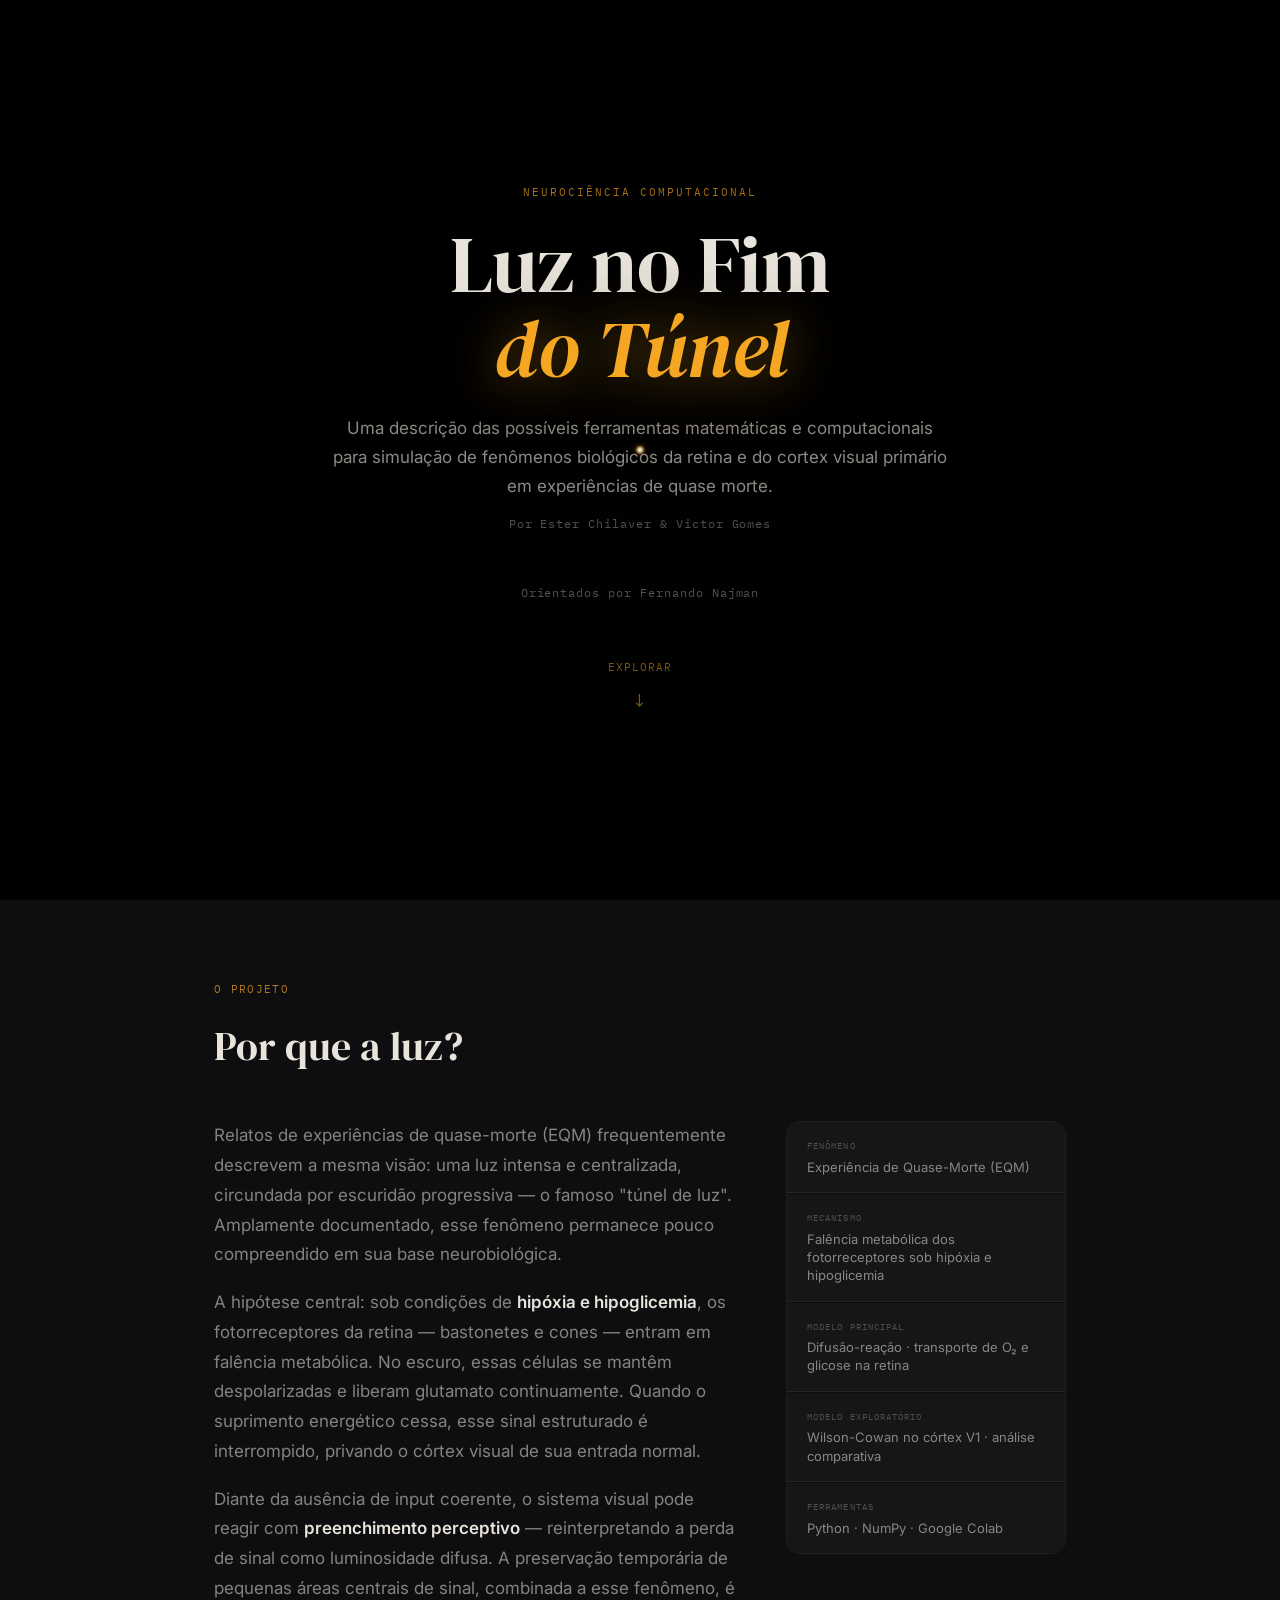
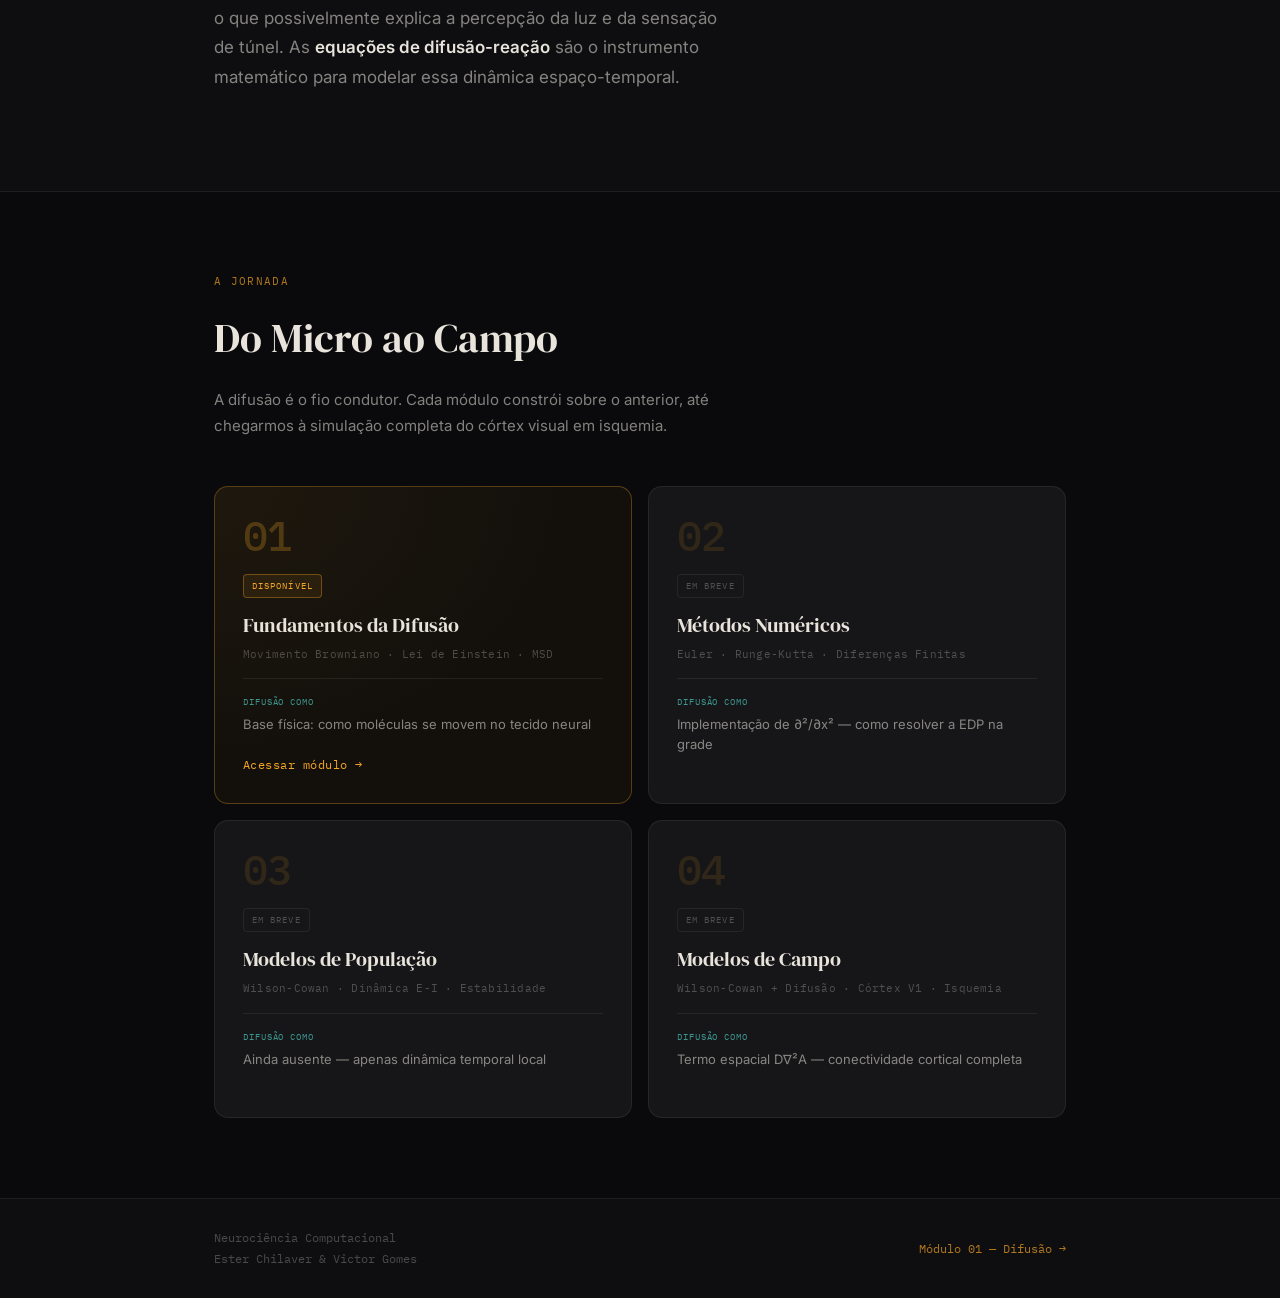
==== commit bfeb4718: "fex: ajustes de iniciacao" ====
--- a/index.html
+++ b/index.html
@@ -27,10 +27,13 @@
         Luz no Fim<br><em>do Túnel</em>
       </h1>
       <p class="hero-sub">
-        Uma simulação computacional da experiência de quase-morte<br>
-        através da física do córtex visual primário e da retina.
+        Uma descrição das possíveis ferramentas matemáticas e computacionais<br>
+        para simulação de fenômenos biológicos da retina e do cortex visual primário<br>
+        em experiências de quase morte.
       </p>
-      <p class="hero-authors">Ester Chilaver &amp; Victor Gomes</p>
+      <p class="hero-authors"> Por Ester Chilaver &amp; Victor Gomes</p>
+      <p class="hero-authors">Orientados por Fernando Najman</p>
+      
       <a href="#modulos" class="hero-scroll">
         <span>Explorar</span>
         <span class="scroll-arrow">↓</span>
@@ -110,7 +113,7 @@
       <div class="modules-grid">
 
         <!-- Módulo 01 — Disponível -->
-        <a href="modulos/difusao.html" class="mod-card active">
+        <a href="difusao_aula1.html" class="mod-card active">
           <div class="mod-number">01</div>
           <div class="mod-badge-chip active">Disponível</div>
           <div class="mod-title">Fundamentos da Difusão</div>
@@ -122,18 +125,17 @@
           <div class="mod-cta">Acessar módulo →</div>
         </a>
 
-        <!-- Módulo 02 — Disponível -->
-        <a href="modulos/metodos-numericos.html" class="mod-card active">
+        <!-- Módulo 02 -->
+        <div class="mod-card">
           <div class="mod-number">02</div>
-          <div class="mod-badge-chip active">Disponível</div>
+          <div class="mod-badge-chip">Em breve</div>
           <div class="mod-title">Métodos Numéricos</div>
           <div class="mod-topics">Euler · Runge-Kutta · Diferenças Finitas</div>
           <div class="mod-diffusion">
             <span class="mod-diff-label">Difusão como</span>
             Implementação de ∂²/∂x² — como resolver a EDP na grade
           </div>
-          <div class="mod-cta">Acessar módulo →</div>
-        </a>
+        </div>
 
         <!-- Módulo 03 -->
         <div class="mod-card">
@@ -171,7 +173,7 @@
         Ester Chilaver &amp; Victor Gomes
       </div>
       <div class="home-footer-right">
-        <a href="modulos/difusao.html">Módulo 01 — Difusão →</a>
+        <a href="difusao_aula1.html">Módulo 01 — Difusão →</a>
       </div>
     </div>
   </footer>
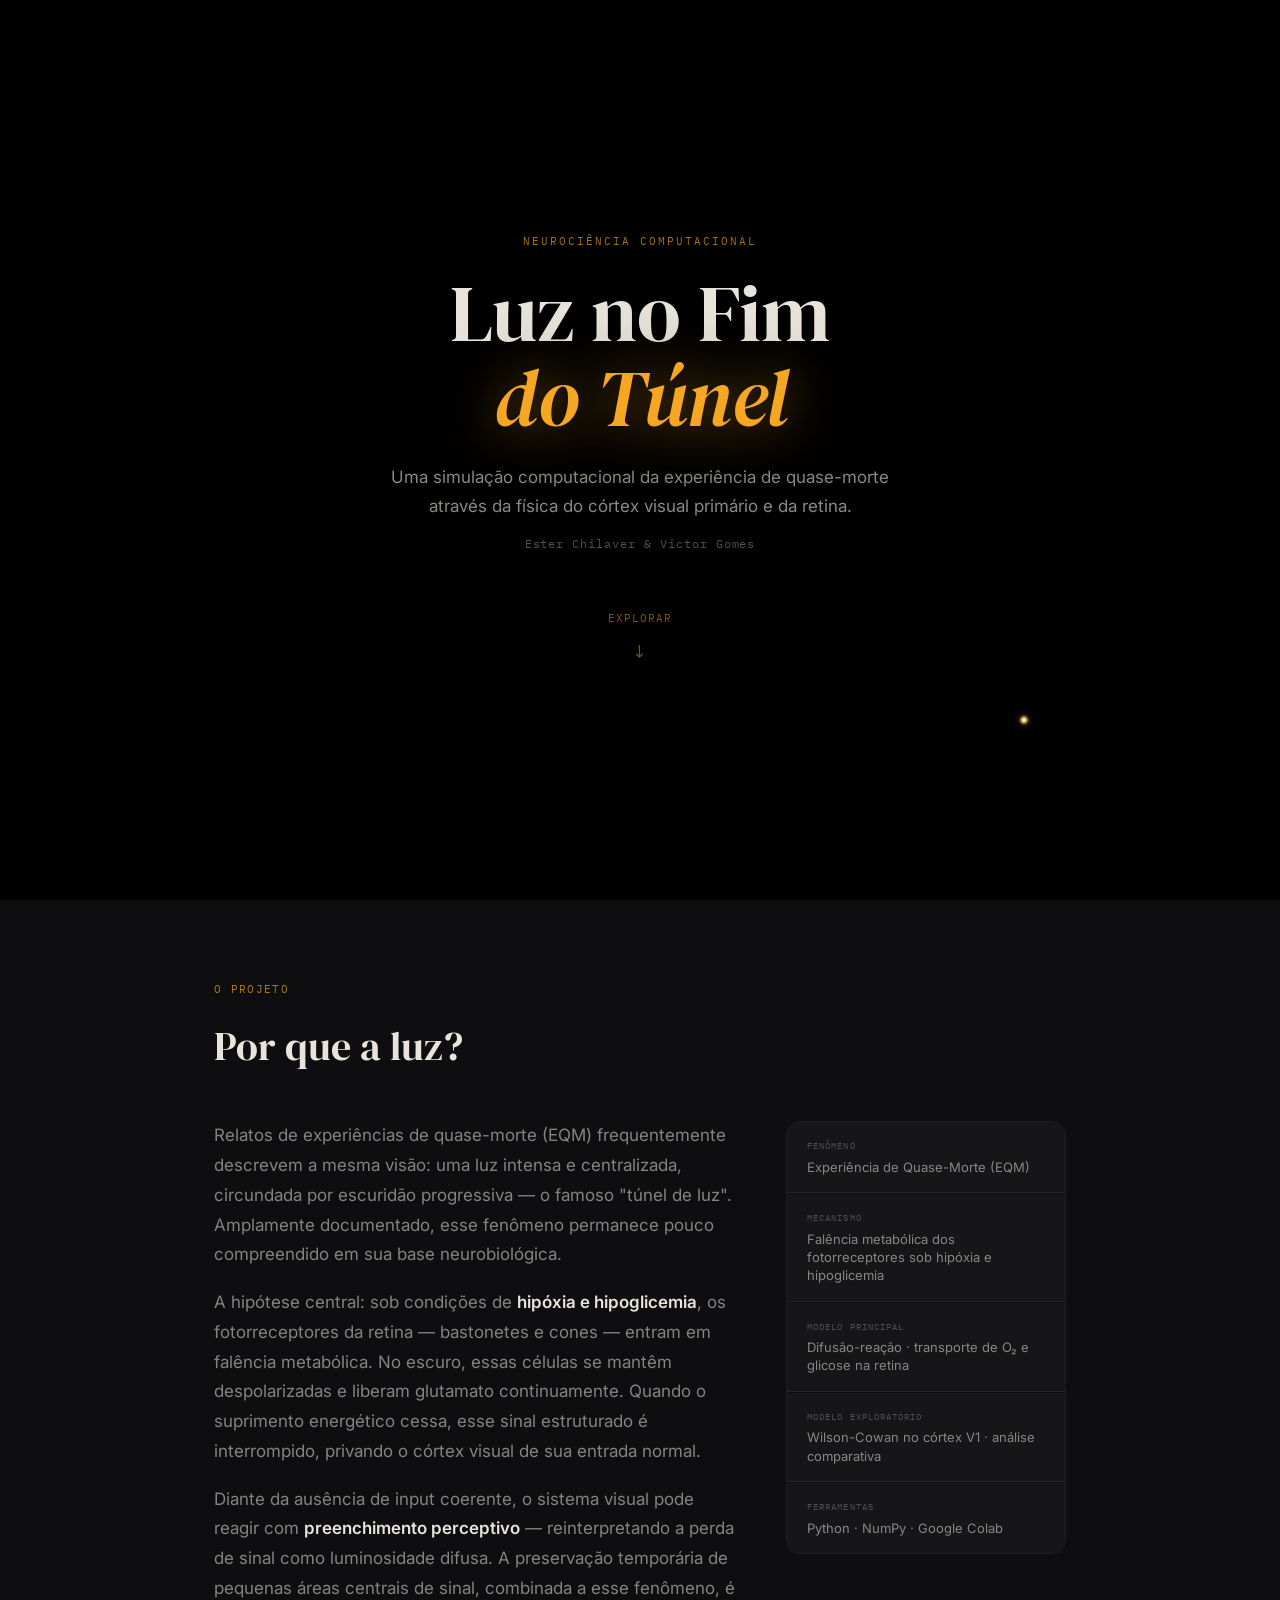
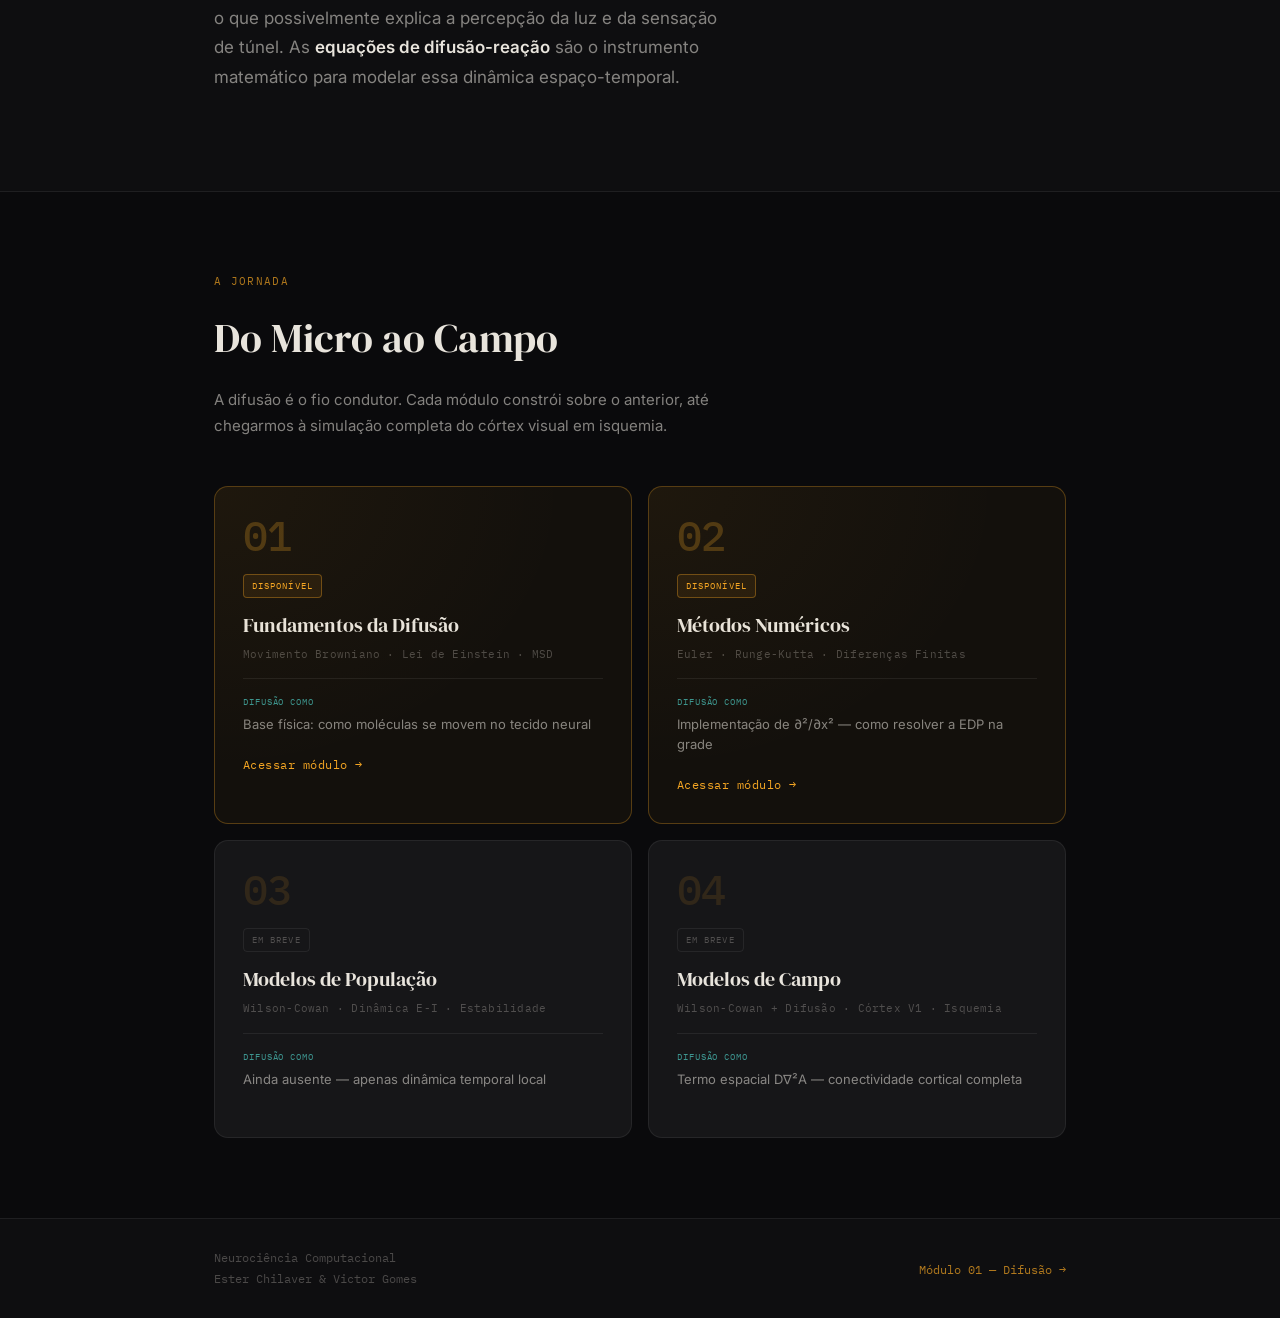
==== commit 9b36a04f: "Merge pull request #6 from ester-chilaver/dev_aula Dev aula" ====
--- a/index.html
+++ b/index.html
@@ -27,13 +27,10 @@
         Luz no Fim<br><em>do Túnel</em>
       </h1>
       <p class="hero-sub">
-        Uma descrição das possíveis ferramentas matemáticas e computacionais<br>
-        para simulação de fenômenos biológicos da retina e do cortex visual primário<br>
-        em experiências de quase morte.
+        Uma simulação computacional da experiência de quase-morte<br>
+        através da física do córtex visual primário e da retina.
       </p>
-      <p class="hero-authors"> Por Ester Chilaver &amp; Victor Gomes</p>
-      <p class="hero-authors">Orientados por Fernando Najman</p>
-      
+      <p class="hero-authors">Ester Chilaver &amp; Victor Gomes</p>
       <a href="#modulos" class="hero-scroll">
         <span>Explorar</span>
         <span class="scroll-arrow">↓</span>
@@ -113,7 +110,7 @@
       <div class="modules-grid">
 
         <!-- Módulo 01 — Disponível -->
-        <a href="difusao_aula1.html" class="mod-card active">
+        <a href="modulos/difusao.html" class="mod-card active">
           <div class="mod-number">01</div>
           <div class="mod-badge-chip active">Disponível</div>
           <div class="mod-title">Fundamentos da Difusão</div>
@@ -125,17 +122,18 @@
           <div class="mod-cta">Acessar módulo →</div>
         </a>
 
-        <!-- Módulo 02 -->
-        <div class="mod-card">
+        <!-- Módulo 02 — Disponível -->
+        <a href="modulos/metodos-numericos.html" class="mod-card active">
           <div class="mod-number">02</div>
-          <div class="mod-badge-chip">Em breve</div>
+          <div class="mod-badge-chip active">Disponível</div>
           <div class="mod-title">Métodos Numéricos</div>
           <div class="mod-topics">Euler · Runge-Kutta · Diferenças Finitas</div>
           <div class="mod-diffusion">
             <span class="mod-diff-label">Difusão como</span>
             Implementação de ∂²/∂x² — como resolver a EDP na grade
           </div>
-        </div>
+          <div class="mod-cta">Acessar módulo →</div>
+        </a>
 
         <!-- Módulo 03 -->
         <div class="mod-card">
@@ -173,7 +171,7 @@
         Ester Chilaver &amp; Victor Gomes
       </div>
       <div class="home-footer-right">
-        <a href="difusao_aula1.html">Módulo 01 — Difusão →</a>
+        <a href="modulos/difusao.html">Módulo 01 — Difusão →</a>
       </div>
     </div>
   </footer>
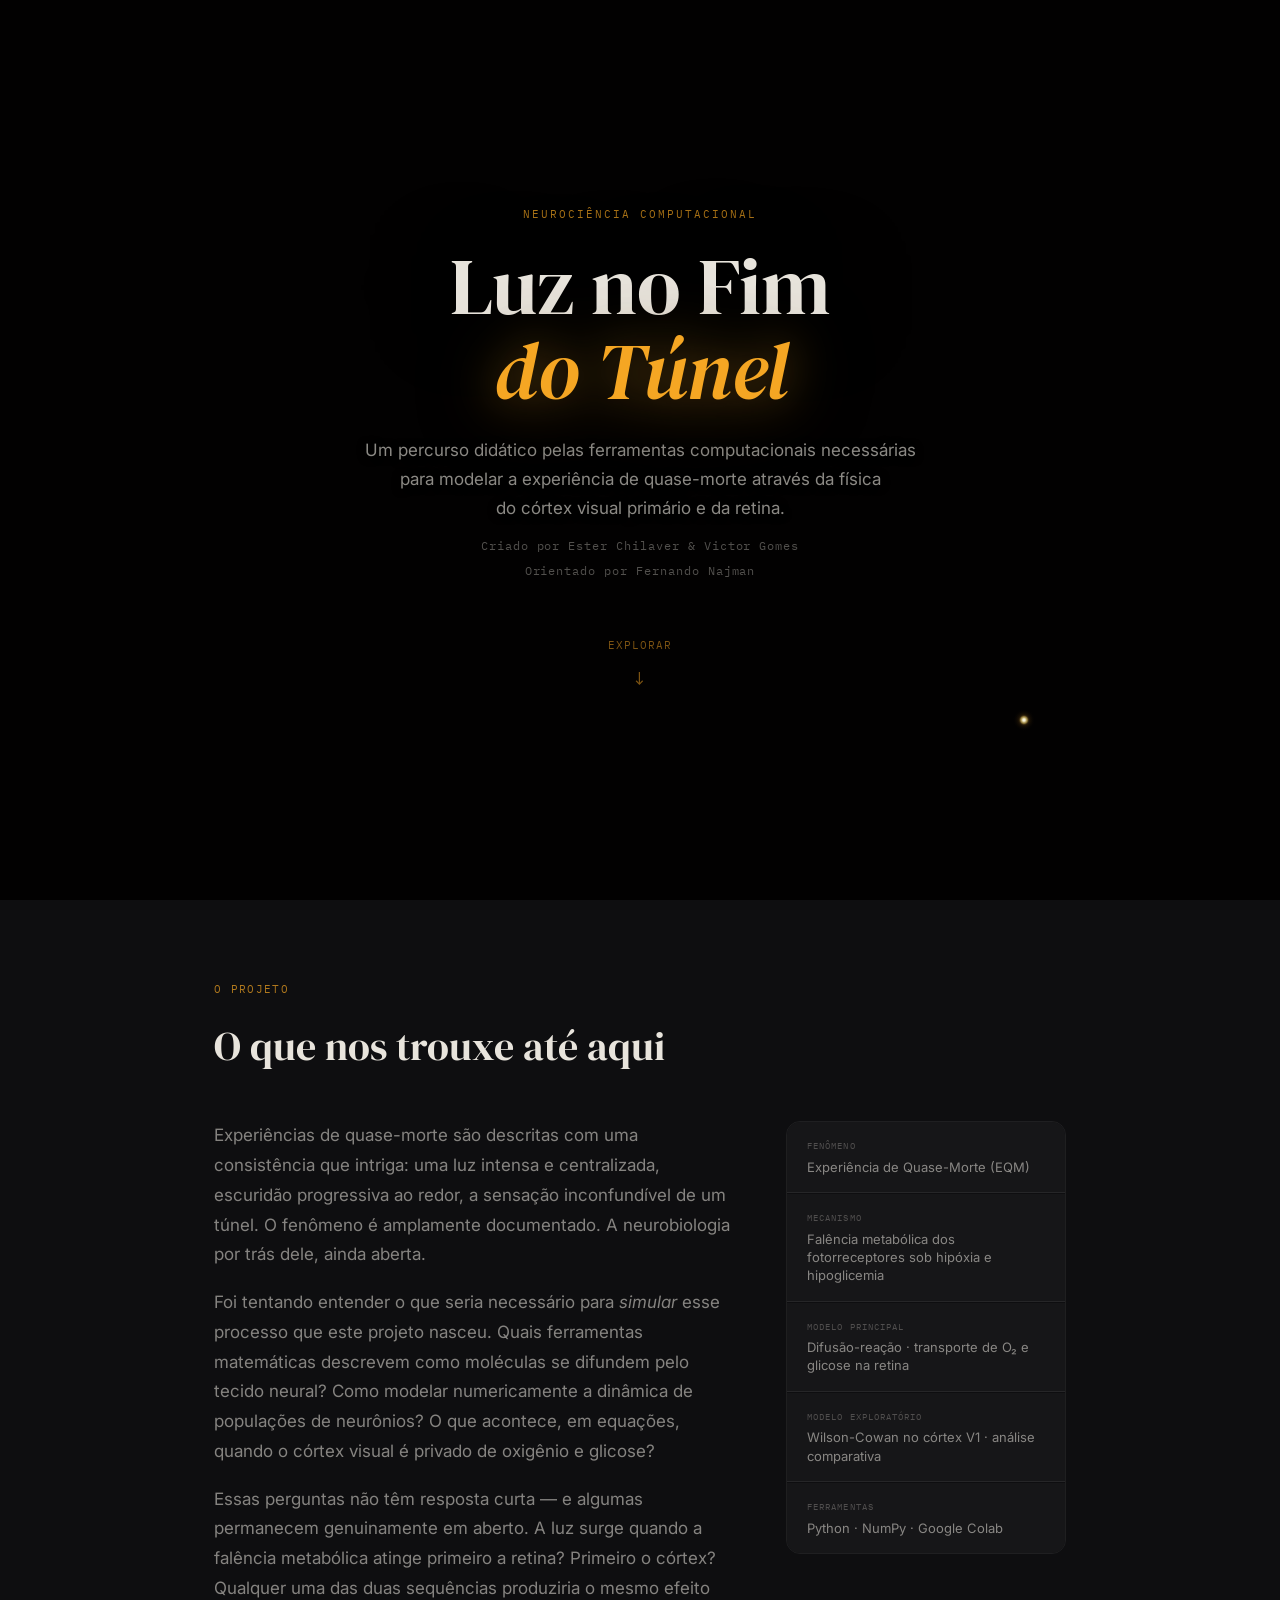
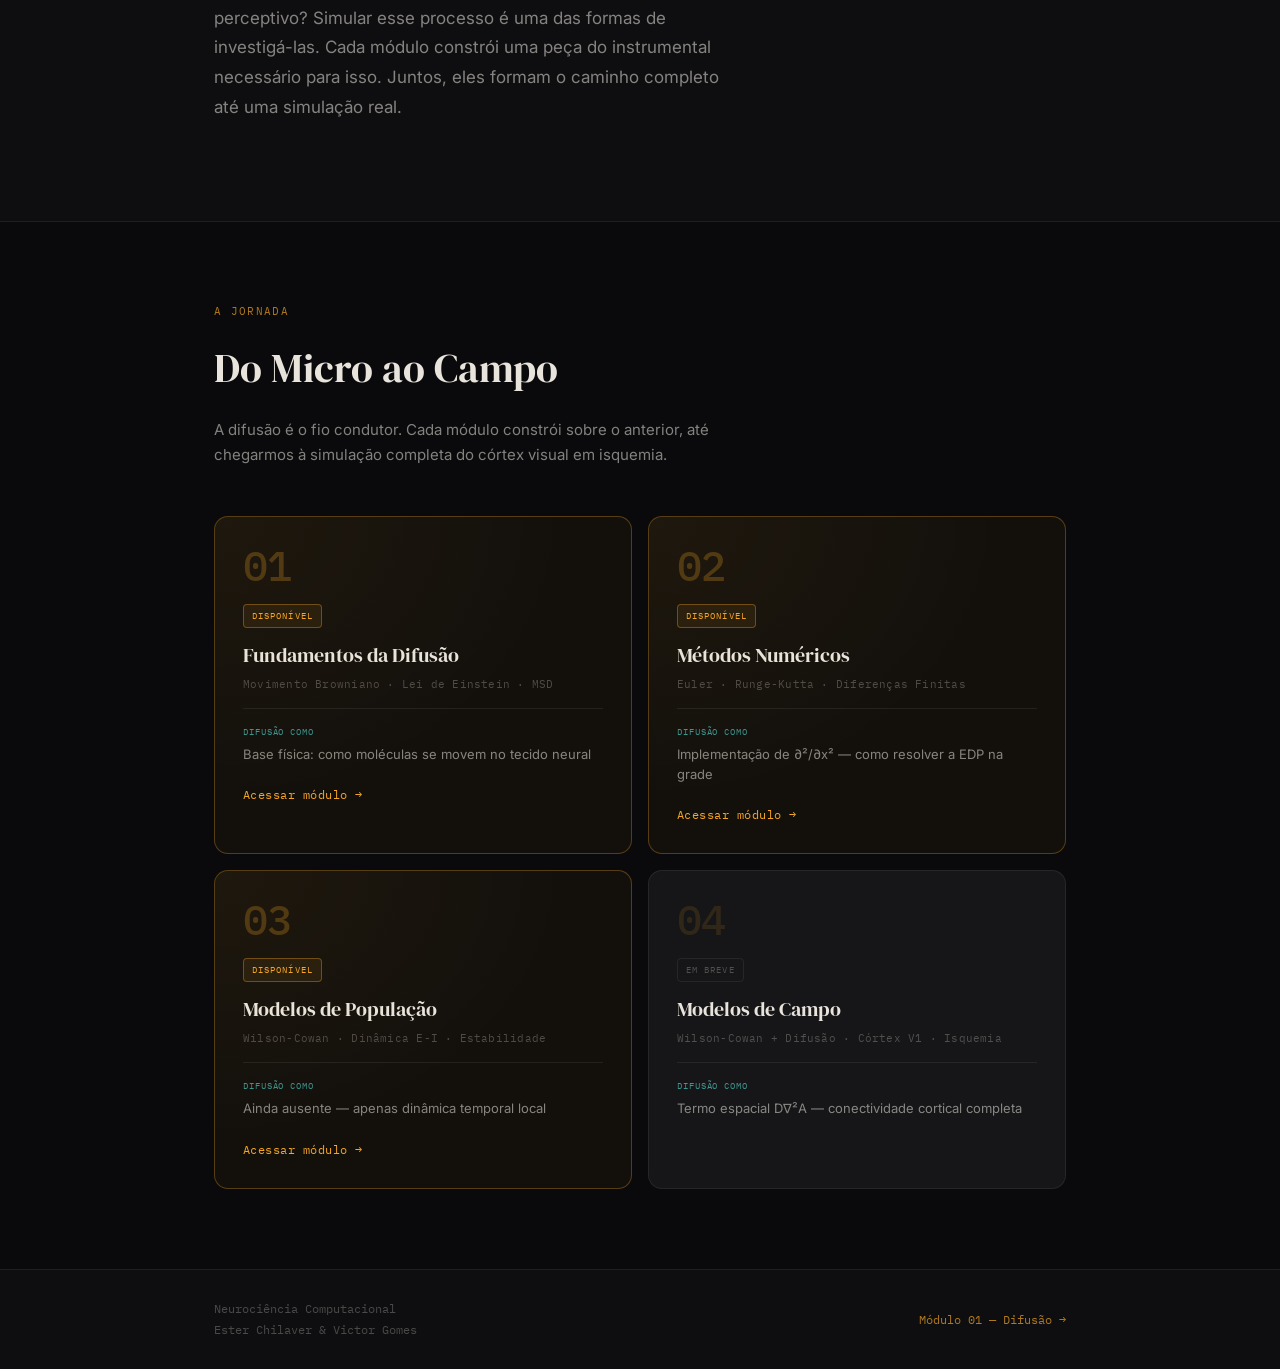
==== commit b0084e90: "feat: esboco do modulo 3 e ajuste no index" ====
--- a/index.html
+++ b/index.html
@@ -27,10 +27,12 @@
         Luz no Fim<br><em>do Túnel</em>
       </h1>
       <p class="hero-sub">
-        Uma simulação computacional da experiência de quase-morte<br>
-        através da física do córtex visual primário e da retina.
+        Um percurso didático pelas ferramentas computacionais necessárias<br>
+        para modelar a experiência de quase-morte através da física<br>
+        do córtex visual primário e da retina.
       </p>
-      <p class="hero-authors">Ester Chilaver &amp; Victor Gomes</p>
+      <p class="hero-authors" style="margin-bottom:4px;">Criado por Ester Chilaver &amp; Victor Gomes</p>
+      <p class="hero-authors">Orientado por Fernando Najman</p>
       <a href="#modulos" class="hero-scroll">
         <span>Explorar</span>
         <span class="scroll-arrow">↓</span>
@@ -42,30 +44,30 @@
   <section class="about">
     <div class="about-inner">
       <div class="about-label">O Projeto</div>
-      <h2 class="about-title">Por que a luz?</h2>
+      <h2 class="about-title">O que nos trouxe até aqui</h2>
 
       <div class="about-grid">
         <div class="about-text">
           <p>
-            Relatos de experiências de quase-morte (EQM) frequentemente descrevem
-            a mesma visão: uma luz intensa e centralizada, circundada por escuridão
-            progressiva — o famoso "túnel de luz". Amplamente documentado, esse
-            fenômeno permanece pouco compreendido em sua base neurobiológica.
+            Experiências de quase-morte são descritas com uma consistência que intriga:
+            uma luz intensa e centralizada, escuridão progressiva ao redor, a sensação
+            inconfundível de um túnel. O fenômeno é amplamente documentado.
+            A neurobiologia por trás dele, ainda aberta.
           </p>
           <p>
-            A hipótese central: sob condições de <strong>hipóxia e hipoglicemia</strong>,
-            os fotorreceptores da retina — bastonetes e cones — entram em falência
-            metabólica. No escuro, essas células se mantêm despolarizadas e liberam
-            glutamato continuamente. Quando o suprimento energético cessa, esse sinal
-            estruturado é interrompido, privando o córtex visual de sua entrada normal.
+            Foi tentando entender o que seria necessário para <em>simular</em> esse processo
+            que este projeto nasceu. Quais ferramentas matemáticas descrevem como moléculas
+            se difundem pelo tecido neural? Como modelar numericamente a dinâmica de populações
+            de neurônios? O que acontece, em equações, quando o córtex visual é privado
+            de oxigênio e glicose?
           </p>
           <p>
-            Diante da ausência de input coerente, o sistema visual pode reagir com
-            <strong>preenchimento perceptivo</strong> — reinterpretando a perda de sinal
-            como luminosidade difusa. A preservação temporária de pequenas áreas centrais
-            de sinal, combinada a esse fenômeno, é o que possivelmente explica a percepção
-            da luz e da sensação de túnel. As <strong>equações de difusão-reação</strong>
-            são o instrumento matemático para modelar essa dinâmica espaço-temporal.
+            Essas perguntas não têm resposta curta — e algumas permanecem genuinamente
+            em aberto. A luz surge quando a falência metabólica atinge primeiro a retina?
+            Primeiro o córtex? Qualquer uma das duas sequências produziria o mesmo efeito
+            perceptivo? Simular esse processo é uma das formas de investigá-las.
+            Cada módulo constrói uma peça do instrumental necessário para isso.
+            Juntos, eles formam o caminho completo até uma simulação real.
           </p>
         </div>
 
@@ -135,17 +137,18 @@
           <div class="mod-cta">Acessar módulo →</div>
         </a>
 
-        <!-- Módulo 03 -->
-        <div class="mod-card">
+        <!-- Módulo 03 — Disponível -->
+        <a href="modulos/modelos-de-populacao.html" class="mod-card active">
           <div class="mod-number">03</div>
-          <div class="mod-badge-chip">Em breve</div>
+          <div class="mod-badge-chip active">Disponível</div>
           <div class="mod-title">Modelos de População</div>
           <div class="mod-topics">Wilson-Cowan · Dinâmica E-I · Estabilidade</div>
           <div class="mod-diffusion">
             <span class="mod-diff-label">Difusão como</span>
             Ainda ausente — apenas dinâmica temporal local
           </div>
-        </div>
+          <div class="mod-cta">Acessar módulo →</div>
+        </a>
 
         <!-- Módulo 04 -->
         <div class="mod-card">
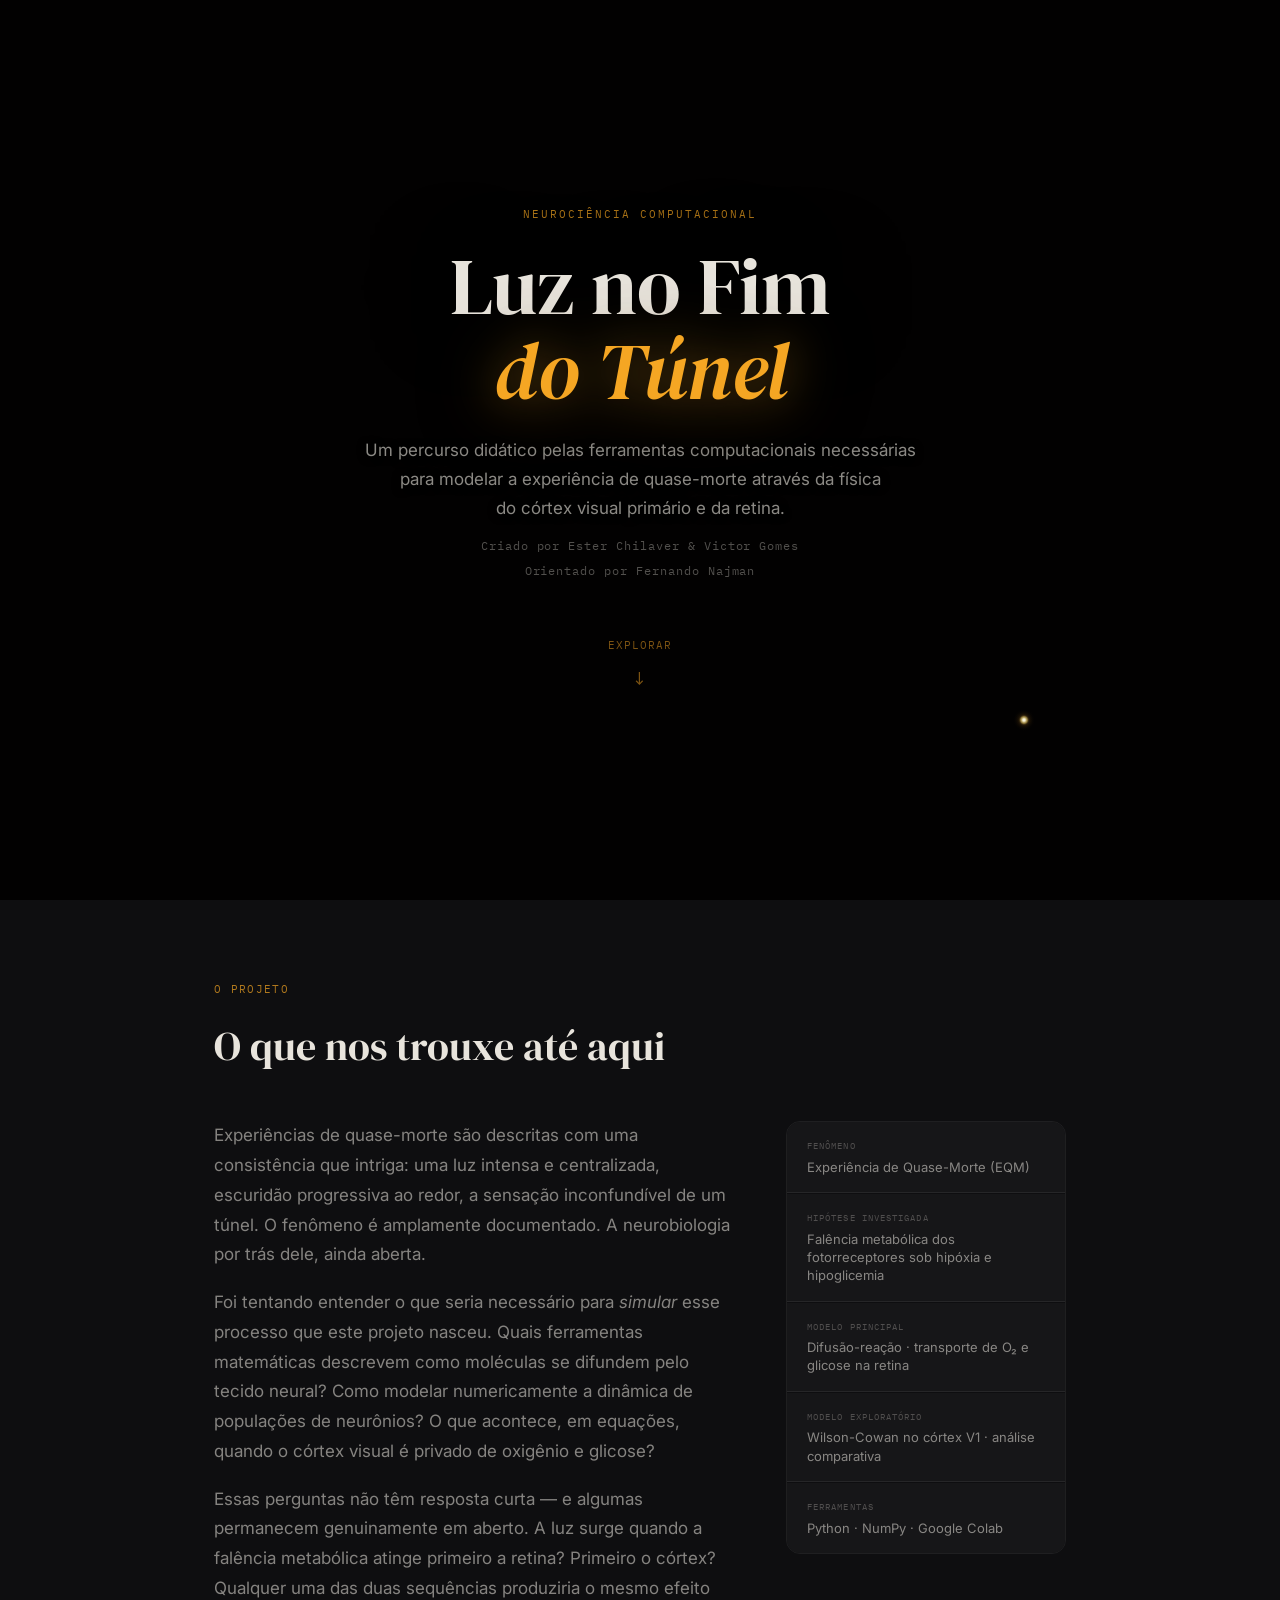
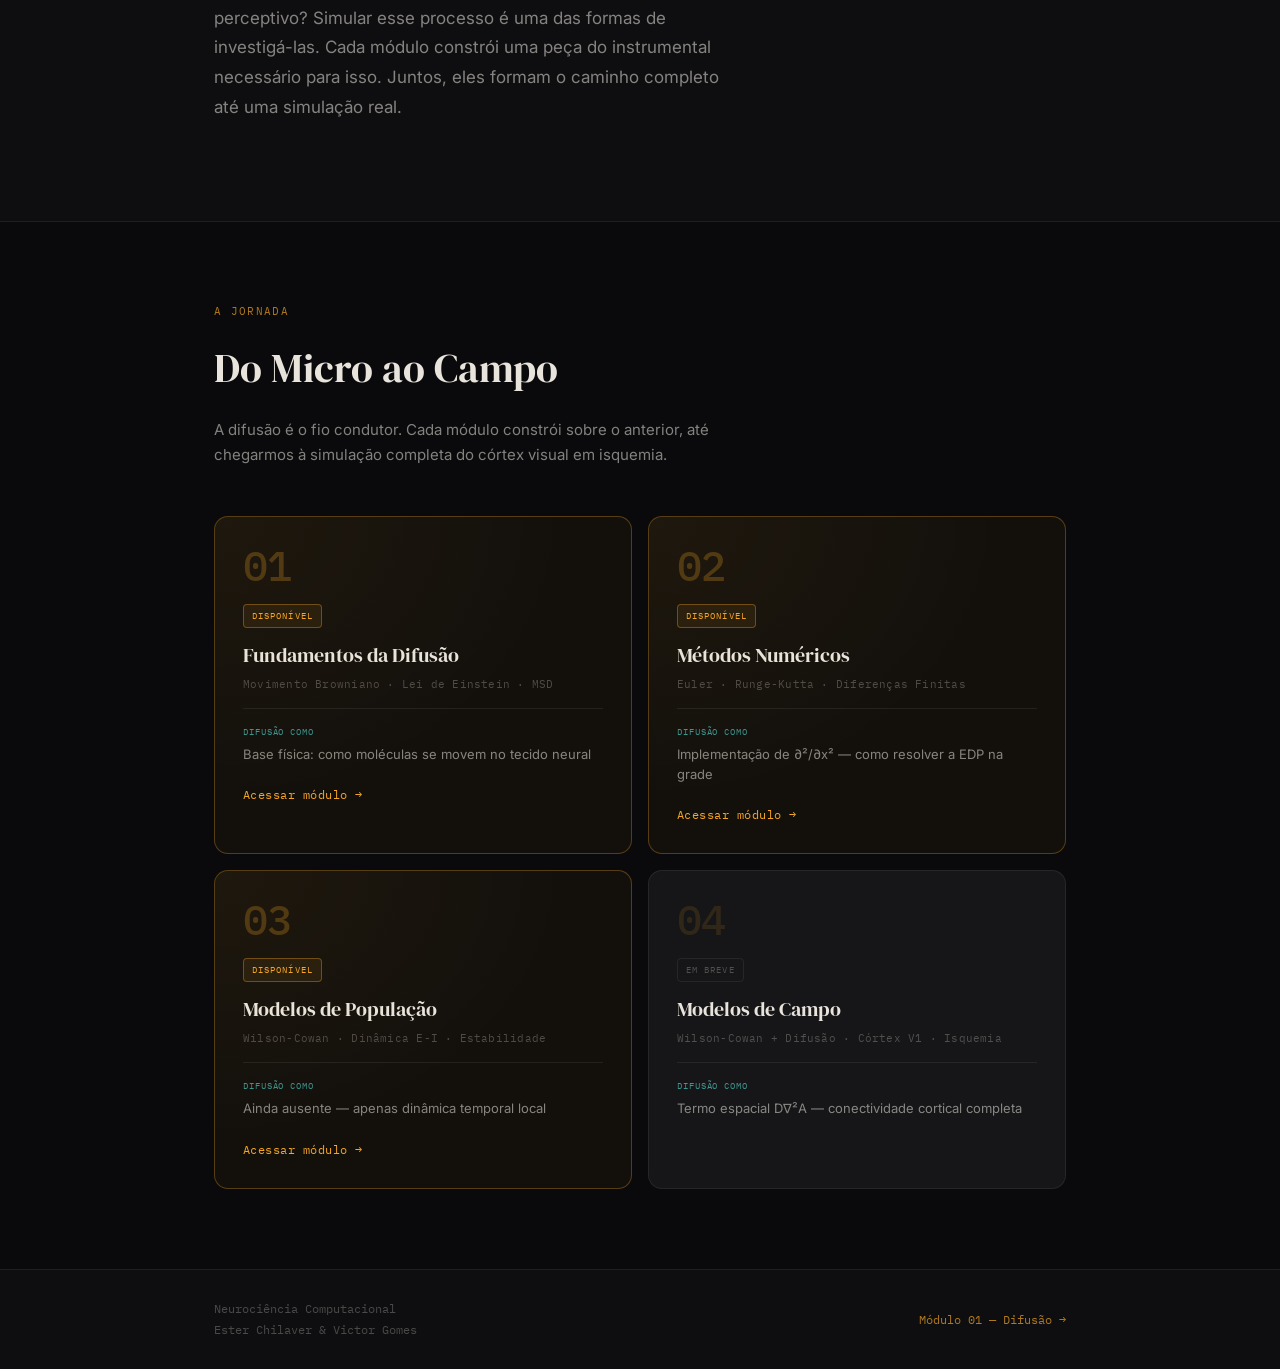
==== commit d2a957ea: "ajuste conceitual" ====
--- a/index.html
+++ b/index.html
@@ -77,7 +77,7 @@
             <div class="fact-value">Experiência de Quase-Morte (EQM)</div>
           </div>
           <div class="fact-item">
-            <div class="fact-label">Mecanismo</div>
+            <div class="fact-label">Hipótese investigada</div>
             <div class="fact-value">Falência metabólica dos fotorreceptores sob hipóxia e hipoglicemia</div>
           </div>
           <div class="fact-item">
